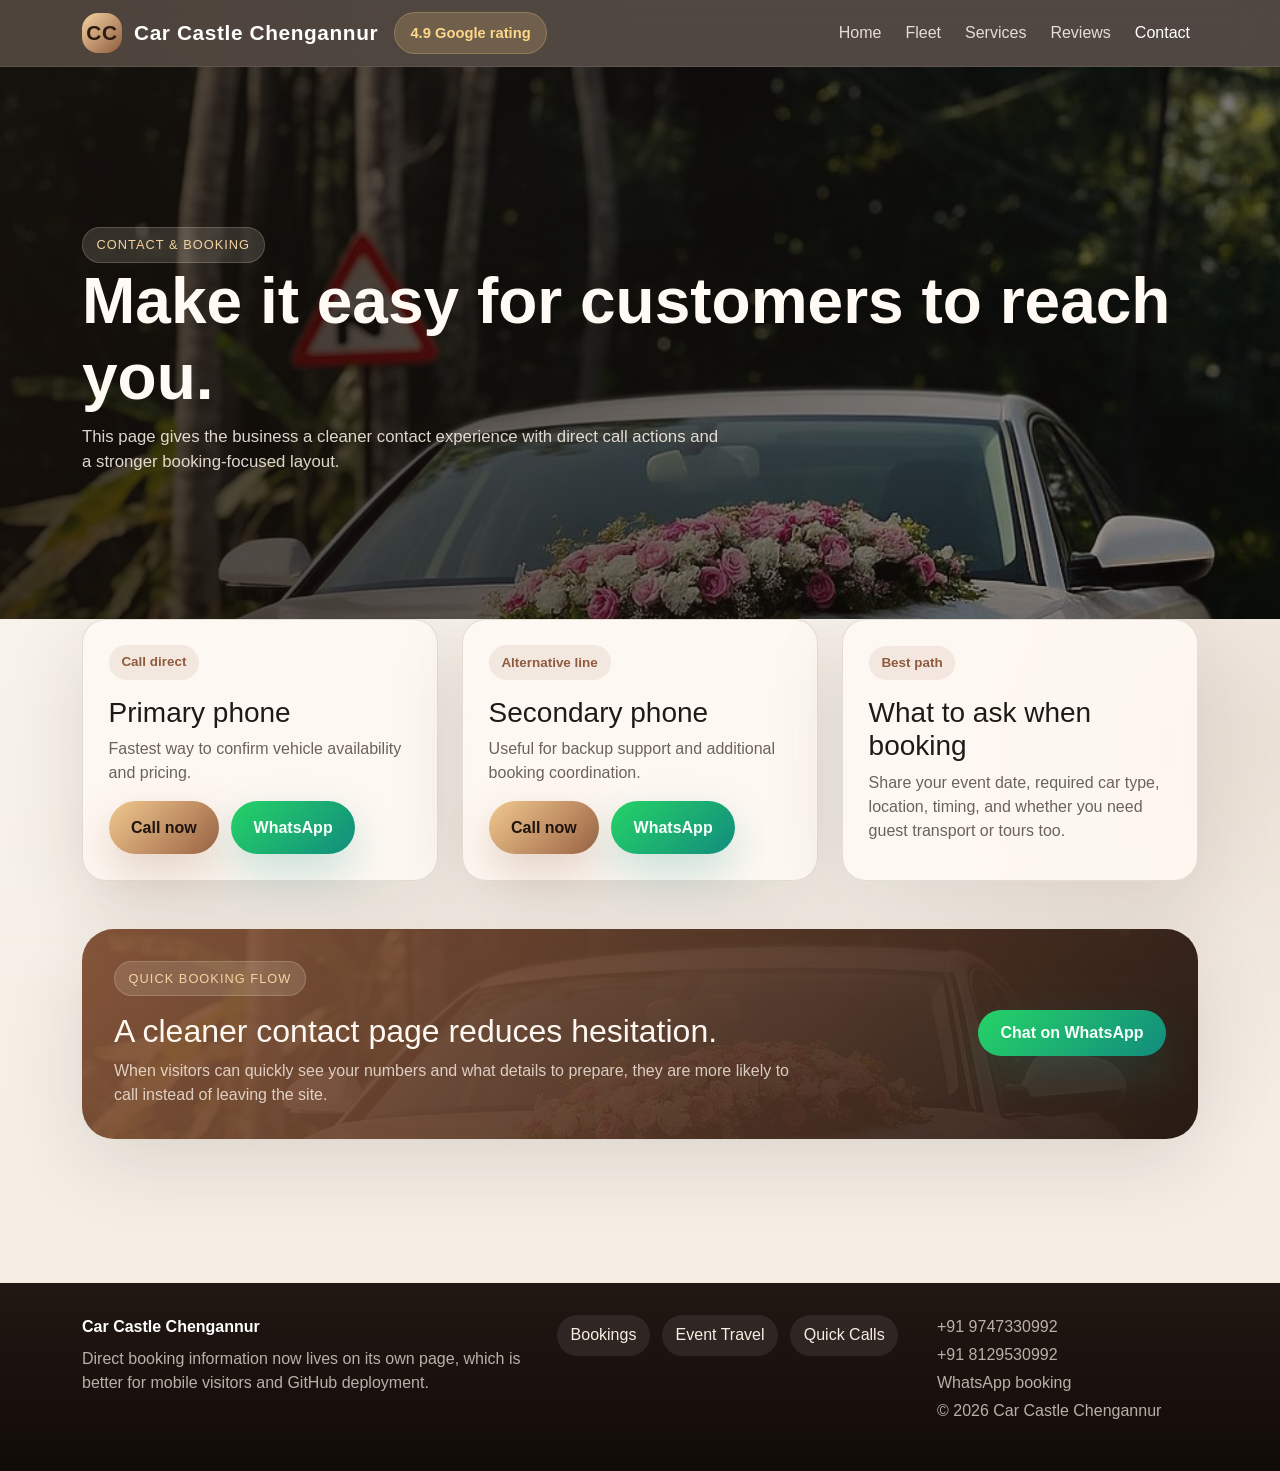
==== contact.html @ eb769edf "Add files via upload" ====
﻿<!DOCTYPE html>
<html lang="en">
<head>
  <meta charset="UTF-8">
  <meta name="viewport" content="width=device-width, initial-scale=1">
  <title>Contact | Car Castle Chengannur</title>
  <meta name="description" content="Contact Car Castle Chengannur for bookings, wedding cars, taxi service, and group transport.">
  <link href="https://cdn.jsdelivr.net/npm/bootstrap@5.3.2/dist/css/bootstrap.min.css" rel="stylesheet">
  <link rel="stylesheet" href="assets/styles.css">
</head>
<body data-page="contact">
  <div class="site-shell">
    <nav class="navbar navbar-expand-lg navbar-dark topbar sticky-top">
      <div class="container">
        <a class="navbar-brand d-flex align-items-center" href="index.html">
          <span class="brand-mark">CC</span>
          <span>Car Castle Chengannur</span>
        </a>
        <a class="rating-pill ms-auto me-3" href="https://g.page/r/CU721WfgEOYgEAE/review" target="_blank" rel="noreferrer">4.9 Google rating</a>
        <button class="navbar-toggler" type="button" data-bs-toggle="collapse" data-bs-target="#navbarNav" aria-controls="navbarNav" aria-expanded="false" aria-label="Toggle navigation">
          <span class="navbar-toggler-icon"></span>
        </button>
        <div class="collapse navbar-collapse" id="navbarNav">
          <ul class="navbar-nav ms-auto align-items-lg-center gap-lg-2">
            <li class="nav-item"><a class="nav-link" data-nav="home" href="index.html">Home</a></li>
            <li class="nav-item"><a class="nav-link" data-nav="fleet" href="fleet.html">Fleet</a></li>
            <li class="nav-item"><a class="nav-link" data-nav="services" href="services.html">Services</a></li>
            <li class="nav-item"><a class="nav-link" data-nav="reviews" href="reviews.html">Reviews</a></li>
            <li class="nav-item"><a class="nav-link" data-nav="contact" href="contact.html">Contact</a></li>
          </ul>
        </div>
      </div>
    </nav>

    <header class="page-hero">
      <div class="container py-5">
        <span class="eyebrow">Contact & Booking</span>
        <h1 class="page-hero-title">Make it easy for customers to reach you.</h1>
        <p class="page-hero-copy">This page gives the business a cleaner contact experience with direct call actions and a stronger booking-focused layout.</p>
      </div>
    </header>

    <main>
      <section class="section-pad pt-0">
        <div class="container">
          <div class="contact-grid mb-5">
            <article class="contact-card">
              <span class="soft-tag">Call direct</span>
              <h3 class="mt-3">Primary phone</h3>
              <p class="mb-3">Fastest way to confirm vehicle availability and pricing.</p>
              <div class="contact-actions"><a class="btn-brand d-inline-block" href="tel:+919747330992">Call now</a><a class="btn-whatsapp d-inline-block" href="https://wa.me/919747330992?text=Hello%20Car%20Castle%20Chengannur%2C%20I%20want%20to%20book%20a%20vehicle." target="_blank" rel="noreferrer">WhatsApp</a></div>
            </article>
            <article class="contact-card">
              <span class="soft-tag">Alternative line</span>
              <h3 class="mt-3">Secondary phone</h3>
              <p class="mb-3">Useful for backup support and additional booking coordination.</p>
              <div class="contact-actions"><a class="btn-brand d-inline-block" href="tel:+918129530992">Call now</a><a class="btn-whatsapp d-inline-block" href="https://wa.me/918129530992?text=Hello%20Car%20Castle%20Chengannur%2C%20I%20want%20to%20book%20a%20vehicle." target="_blank" rel="noreferrer">WhatsApp</a></div>
            </article>
            <article class="contact-card">
              <span class="soft-tag">Best path</span>
              <h3 class="mt-3">What to ask when booking</h3>
              <p class="mb-0">Share your event date, required car type, location, timing, and whether you need guest transport or tours too.</p>
            </article>
          </div>
          <div class="spotlight">
            <div class="row g-4 align-items-center">
              <div class="col-lg-8">
                <span class="eyebrow">Quick booking flow</span>
                <h2 class="mt-3">A cleaner contact page reduces hesitation.</h2>
                <p class="mb-0">When visitors can quickly see your numbers and what details to prepare, they are more likely to call instead of leaving the site.</p>
              </div>
              <div class="col-lg-4 text-lg-end">
                <a class="btn-whatsapp" href="https://wa.me/919747330992?text=Hello%20Car%20Castle%20Chengannur%2C%20I%20want%20to%20book%20a%20vehicle." target="_blank" rel="noreferrer">Chat on WhatsApp</a>
              </div>
            </div>
          </div>
        </div>
      </section>
    </main>

    <footer class="footer">
      <div class="container">
        <div class="row g-4 align-items-start">
          <div class="col-lg-5">
            <p class="footer-brand mb-2"><strong>Car Castle Chengannur</strong></p>
            <p>Direct booking information now lives on its own page, which is better for mobile visitors and GitHub deployment.</p>
          </div>
          <div class="col-lg-4">
            <div class="mini-list">
              <span class="mini-badge">Bookings</span>
              <span class="mini-badge">Event Travel</span>
              <span class="mini-badge">Quick Calls</span>
            </div>
          </div>
          <div class="col-lg-3">
            <p class="mb-1"><a href="tel:+919747330992">+91 9747330992</a></p>
            <p class="mb-1"><a href="tel:+918129530992">+91 8129530992</a></p>
            <p class="mb-1"><a href="https://wa.me/919747330992?text=Hello%20Car%20Castle%20Chengannur%2C%20I%20want%20to%20book%20a%20vehicle." target="_blank" rel="noreferrer">WhatsApp booking</a></p>
            <p class="mb-0">&copy; <span data-year></span> Car Castle Chengannur</p>
          </div>
        </div>
      </div>
    </footer>
  </div>

  <script src="https://cdn.jsdelivr.net/npm/bootstrap@5.3.2/dist/js/bootstrap.bundle.min.js"></script>
  <script src="assets/site.js"></script>
</body>
</html>
---- assets/styles.css ----
﻿:root {
  --bg: #f5efe6;
  --surface: rgba(255, 250, 244, 0.86);
  --surface-strong: #fffdf9;
  --ink: #1f1a17;
  --muted: #6c625d;
  --line: rgba(94, 74, 62, 0.16);
  --brand: #8f5b3e;
  --brand-deep: #593426;
  --accent: #d7b27c;
  --shadow: 0 24px 80px rgba(48, 29, 21, 0.12);
  --radius-xl: 32px;
  --radius-lg: 24px;
  --radius-md: 18px;
}

* {
  box-sizing: border-box;
}

html {
  scroll-behavior: smooth;
}

body {
  margin: 0;
  font-family: "Segoe UI", Tahoma, Geneva, Verdana, sans-serif;
  color: var(--ink);
  background:
    radial-gradient(circle at top left, rgba(215, 178, 124, 0.28), transparent 32%),
    radial-gradient(circle at right center, rgba(143, 91, 62, 0.12), transparent 28%),
    linear-gradient(180deg, #fbf7f2 0%, #f3ece2 100%);
}

a {
  color: inherit;
}

.site-shell {
  min-height: 100vh;
}

.topbar {
  background: rgba(32, 22, 17, 0.78);
  backdrop-filter: blur(18px);
  border-bottom: 1px solid rgba(255, 255, 255, 0.08);
}

.navbar-brand {
  font-size: 1.3rem;
  font-weight: 700;
  letter-spacing: 0.03em;
}

.brand-mark {
  display: inline-flex;
  align-items: center;
  justify-content: center;
  width: 2.5rem;
  height: 2.5rem;
  margin-right: 0.75rem;
  border-radius: 16px;
  background: linear-gradient(135deg, #f4d3a2, #8f5b3e);
  color: #2f1b12;
  font-weight: 800;
}

.nav-link {
  color: rgba(255, 245, 235, 0.86) !important;
  font-weight: 500;
}

.nav-link.active,
.nav-link:hover {
  color: #ffffff !important;
}

.rating-pill,
.pill-link {
  display: inline-flex;
  align-items: center;
  gap: 0.45rem;
  padding: 0.55rem 0.95rem;
  border-radius: 999px;
  text-decoration: none;
  font-size: 0.92rem;
  font-weight: 600;
}

.rating-pill {
  background: rgba(255, 209, 130, 0.18);
  color: #ffd78a;
  border: 1px solid rgba(255, 209, 130, 0.24);
}

.pill-link {
  background: rgba(255, 255, 255, 0.78);
  color: var(--brand-deep);
  border: 1px solid rgba(89, 52, 38, 0.1);
}

.hero,
.page-hero {
  position: relative;
  overflow: hidden;
  padding: 7rem 0 5rem;
}

.hero::before,
.page-hero::before {
  content: "";
  position: absolute;
  inset: 0;
  background:
    linear-gradient(90deg, rgba(23, 15, 11, 0.76), rgba(23, 15, 11, 0.28)),
    url("../images/car1.jpg") center/cover;
  transform: scale(1.03);
}

.page-hero::before {
  background:
    linear-gradient(90deg, rgba(23, 15, 11, 0.82), rgba(23, 15, 11, 0.4)),
    url("../images/car1.jpg") center 30%/cover;
}

.hero .container,
.page-hero .container {
  position: relative;
  z-index: 1;
}

.eyebrow {
  display: inline-block;
  padding: 0.45rem 0.85rem;
  border-radius: 999px;
  background: rgba(255, 244, 228, 0.14);
  color: #f4d3a2;
  border: 1px solid rgba(255, 244, 228, 0.18);
  letter-spacing: 0.08em;
  font-size: 0.8rem;
  text-transform: uppercase;
}

.display-hero {
  max-width: 8.5ch;
  margin: 1.2rem 0 1rem;
  color: #fffaf4;
  font-size: clamp(2.8rem, 7vw, 5.5rem);
  line-height: 0.95;
  font-weight: 800;
}

.hero-copy,
.page-hero-copy {
  max-width: 40rem;
  color: rgba(255, 244, 234, 0.86);
  font-size: 1.05rem;
}

.cta-row {
  display: flex;
  flex-wrap: wrap;
  gap: 1rem;
  margin-top: 2rem;
}

.btn-brand,
.btn-outline-brand {
  padding: 0.9rem 1.4rem;
  border-radius: 999px;
  font-weight: 700;
  text-decoration: none;
  transition: transform 0.2s ease, box-shadow 0.2s ease, background 0.2s ease;
}

.btn-brand {
  background: linear-gradient(135deg, #f1c98f, #9a6243);
  color: #1f140f;
  box-shadow: 0 18px 45px rgba(154, 98, 67, 0.28);
}

.btn-outline-brand {
  color: #fff7ef;
  border: 1px solid rgba(255, 244, 234, 0.4);
  background: rgba(255, 255, 255, 0.05);
}

.btn-brand:hover,
.btn-outline-brand:hover,
.lift:hover {
  transform: translateY(-2px);
}

.floating-panel {
  margin-top: 2rem;
  padding: 1.2rem;
  border-radius: var(--radius-xl);
  background: rgba(255, 251, 247, 0.12);
  border: 1px solid rgba(255, 247, 239, 0.18);
  color: #fff4ea;
  box-shadow: 0 18px 60px rgba(0, 0, 0, 0.15);
}

.section-pad {
  padding: 5rem 0;
}

.section-heading {
  max-width: 42rem;
  margin: 0 auto 2.5rem;
  text-align: center;
}

.section-heading h2 {
  font-size: clamp(2rem, 4vw, 3rem);
  font-weight: 800;
  margin-bottom: 0.75rem;
}

.section-heading p {
  color: var(--muted);
  margin: 0;
}

.glass-card,
.info-card,
.service-card,
.fleet-card,
.testimonial-card,
.contact-card {
  height: 100%;
  border: 1px solid var(--line);
  border-radius: var(--radius-lg);
  background: var(--surface);
  backdrop-filter: blur(14px);
  box-shadow: var(--shadow);
}

.glass-card,
.info-card,
.service-card,
.testimonial-card,
.contact-card {
  padding: 1.6rem;
}

.stats-grid,
.feature-grid,
.service-grid,
.fleet-grid,
.testimonial-grid,
.contact-grid {
  display: grid;
  gap: 1.5rem;
}

.stats-grid {
  grid-template-columns: repeat(auto-fit, minmax(180px, 1fr));
  margin-top: -2.5rem;
}

.feature-grid,
.service-grid,
.testimonial-grid,
.contact-grid {
  grid-template-columns: repeat(auto-fit, minmax(240px, 1fr));
}

.fleet-grid {
  grid-template-columns: repeat(auto-fit, minmax(220px, 1fr));
}

.metric {
  font-size: 2rem;
  font-weight: 800;
  color: var(--brand-deep);
}

.soft-tag {
  display: inline-flex;
  align-items: center;
  gap: 0.45rem;
  padding: 0.45rem 0.8rem;
  border-radius: 999px;
  background: rgba(143, 91, 62, 0.1);
  color: var(--brand);
  font-size: 0.84rem;
  font-weight: 700;
}

.feature-icon,
.service-icon {
  display: inline-flex;
  align-items: center;
  justify-content: center;
  width: 3rem;
  height: 3rem;
  border-radius: 14px;
  margin-bottom: 1rem;
  background: linear-gradient(135deg, rgba(215, 178, 124, 0.3), rgba(143, 91, 62, 0.18));
  color: var(--brand-deep);
  font-size: 1.3rem;
}

.fleet-card {
  overflow: hidden;
}

.fleet-thumb {
  height: 220px;
  background-size: cover;
  background-position: center;
}

.fleet-body {
  padding: 1.4rem;
}

.fleet-body p,
.service-card p,
.testimonial-card p,
.contact-card p,
.info-card p,
.glass-card p {
  color: var(--muted);
}

.fleet-action,
.link-arrow {
  font-weight: 700;
  color: var(--brand-deep);
  text-decoration: none;
}

.spotlight {
  border-radius: var(--radius-xl);
  padding: 2rem;
  background:
    linear-gradient(135deg, rgba(143, 91, 62, 0.92), rgba(42, 28, 21, 0.94)),
    url("../images/car1.jpg") center/cover;
  color: #fff8f2;
  box-shadow: var(--shadow);
}

.spotlight p {
  color: rgba(255, 244, 234, 0.78);
}

.page-hero-title {
  color: #fffaf4;
  font-size: clamp(2.5rem, 5vw, 4.6rem);
  font-weight: 800;
}

.category-card {
  position: relative;
  border: 0;
  border-radius: var(--radius-lg);
  overflow: hidden;
  min-height: 250px;
  color: #fff9f4;
  background: #2a1c15;
  cursor: pointer;
  box-shadow: var(--shadow);
  transition: transform 0.25s ease, box-shadow 0.25s ease;
}

.category-card::before {
  content: "";
  position: absolute;
  inset: 0;
  background: linear-gradient(180deg, rgba(0, 0, 0, 0.02), rgba(0, 0, 0, 0.7));
}

.category-card-content {
  position: absolute;
  inset: auto 0 0 0;
  padding: 1.4rem;
  z-index: 1;
}

.category-card:hover,
.gallery-tile:hover {
  transform: translateY(-6px);
  box-shadow: 0 24px 70px rgba(48, 29, 21, 0.22);
}

.gallery-shell {
  padding: 1.4rem;
  border-radius: var(--radius-xl);
  background: rgba(255, 252, 248, 0.72);
  border: 1px solid var(--line);
  box-shadow: var(--shadow);
}

.gallery-header {
  display: flex;
  justify-content: space-between;
  align-items: center;
  gap: 1rem;
  margin-bottom: 1.5rem;
}

.gallery-grid {
  display: grid;
  grid-template-columns: repeat(auto-fit, minmax(220px, 1fr));
  gap: 1.25rem;
}

.gallery-tile {
  overflow: hidden;
  border: 1px solid var(--line);
  border-radius: var(--radius-md);
  background: var(--surface-strong);
  box-shadow: 0 16px 40px rgba(48, 29, 21, 0.08);
  transition: transform 0.25s ease, box-shadow 0.25s ease;
}

.gallery-tile img {
  width: 100%;
  height: 240px;
  object-fit: cover;
  display: block;
}

.gallery-tile button,
.gallery-tile .series-button {
  width: 100%;
  padding: 1.15rem;
  border: 0;
  background: transparent;
  font-weight: 700;
  text-align: left;
  color: var(--ink);
}

.map-frame {
  border: 0;
  width: 100%;
  min-height: 420px;
  border-radius: var(--radius-xl);
  box-shadow: var(--shadow);
}

.footer {
  padding: 2rem 0 3rem;
  color: #f8ede2;
  background:
    linear-gradient(180deg, rgba(29, 19, 15, 0.98), rgba(17, 11, 8, 1));
  margin-top: 4rem;
}

.footer p,
.footer a {
  color: rgba(248, 237, 226, 0.72);
  text-decoration: none;
}

.footer strong,
.footer .footer-brand {
  color: #ffffff;
}

.mini-list {
  display: flex;
  flex-wrap: wrap;
  gap: 0.75rem;
}

.mini-badge {
  padding: 0.55rem 0.85rem;
  border-radius: 999px;
  background: rgba(255, 255, 255, 0.08);
}

.hidden {
  display: none !important;
}

@media (max-width: 991.98px) {
  .rating-pill {
    display: none;
  }

  .hero,
  .page-hero {
    padding-top: 6rem;
  }
}

@media (max-width: 767.98px) {
  .display-hero,
  .page-hero-title {
    max-width: 100%;
  }

  .gallery-header {
    flex-direction: column;
    align-items: flex-start;
  }

  .gallery-grid {
    grid-template-columns: 1fr;
  }
}

.btn-whatsapp {
  padding: 0.9rem 1.4rem;
  border-radius: 999px;
  font-weight: 700;
  text-decoration: none;
  color: #f6fff9;
  background: linear-gradient(135deg, #25d366, #128c7e);
  box-shadow: 0 18px 45px rgba(18, 140, 126, 0.24);
  transition: transform 0.2s ease, box-shadow 0.2s ease;
}

.btn-whatsapp:hover {
  transform: translateY(-2px);
  color: #ffffff;
}

.contact-actions {
  display: flex;
  flex-wrap: wrap;
  gap: 0.75rem;
}
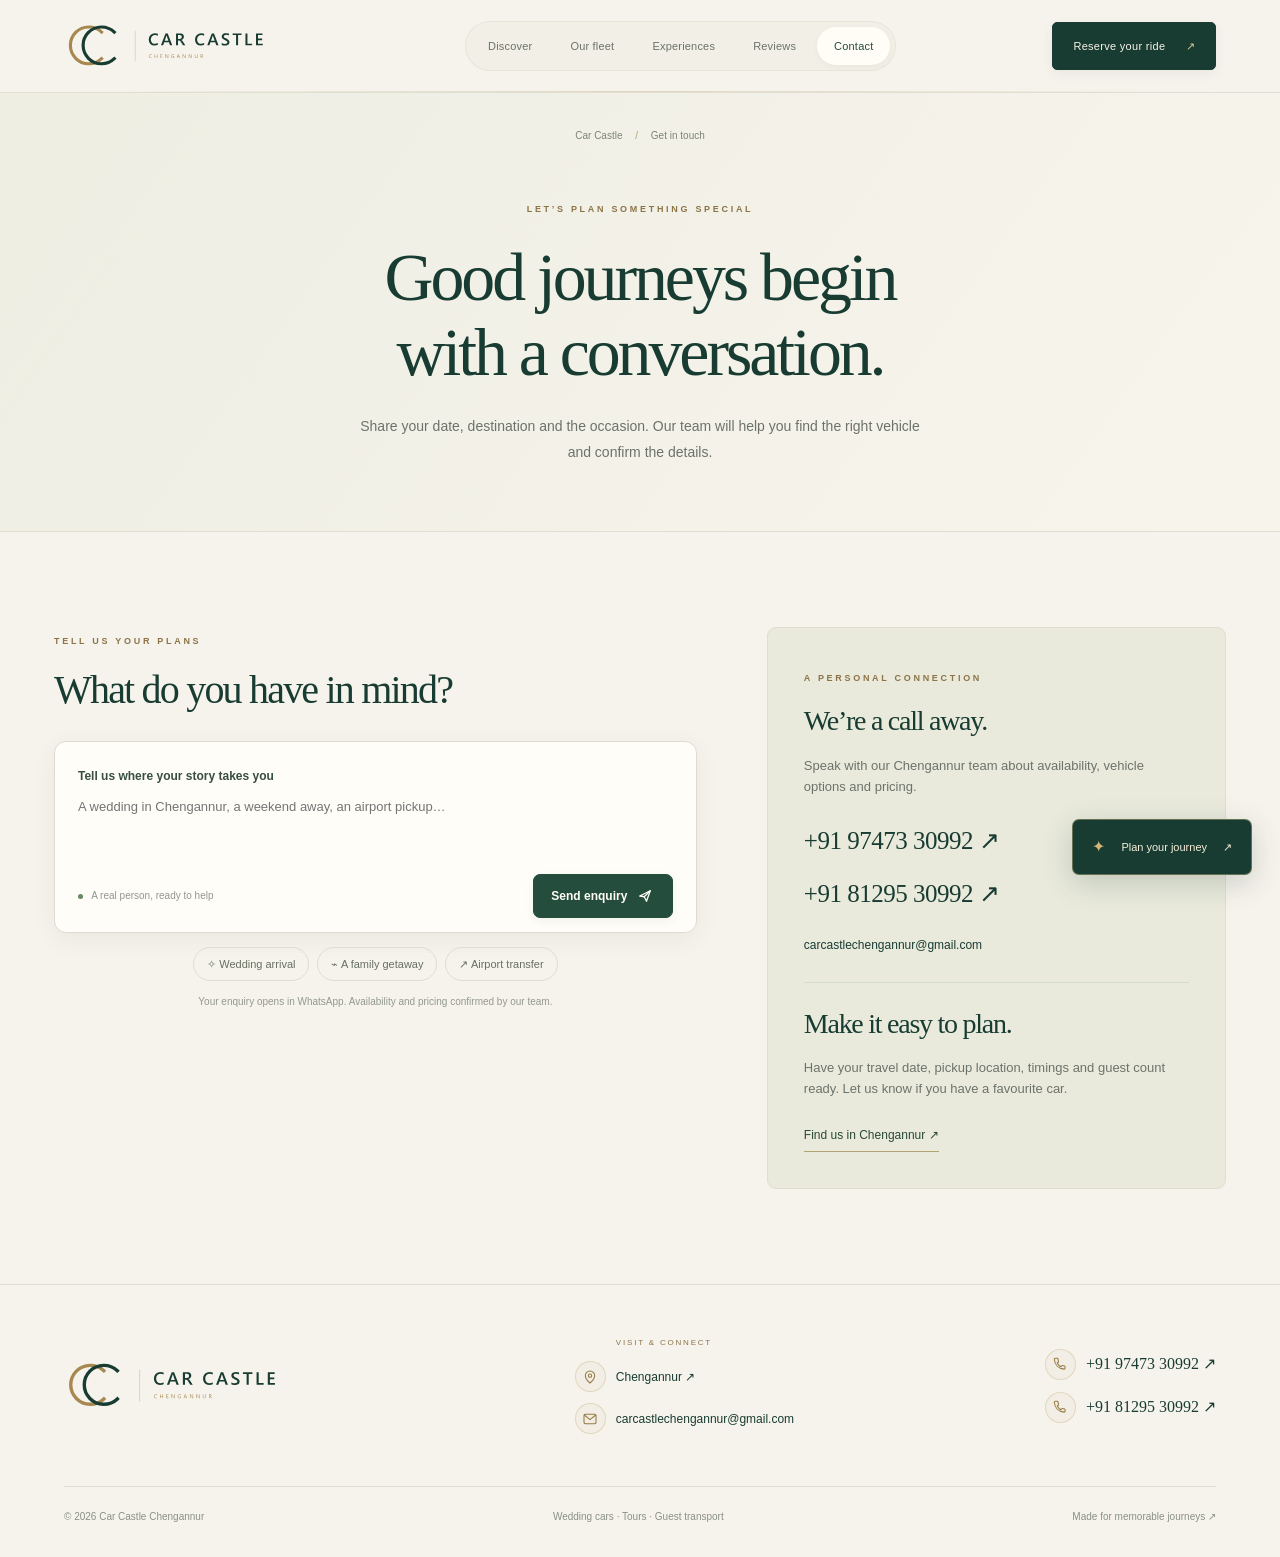
==== commit abe15217: "Add files via upload" ====
--- a/contact.html
+++ b/contact.html
@@ -1,112 +1 @@
-﻿<!DOCTYPE html>
-<html lang="en">
-<head>
-  <meta charset="UTF-8">
-  <meta name="viewport" content="width=device-width, initial-scale=1">
-  <title>Contact | Car Castle Chengannur</title>
-  <meta name="description" content="Contact Car Castle Chengannur for bookings, wedding cars, taxi service, and group transport.">
-  <link href="https://cdn.jsdelivr.net/npm/bootstrap@5.3.2/dist/css/bootstrap.min.css" rel="stylesheet">
-  <link rel="stylesheet" href="assets/styles.css">
-</head>
-<body data-page="contact">
-  <div class="site-shell">
-    <nav class="navbar navbar-expand-lg navbar-dark topbar sticky-top">
-      <div class="container">
-        <a class="navbar-brand d-flex align-items-center" href="index.html">
-          <span class="brand-mark">CC</span>
-          <span>Car Castle Chengannur</span>
-        </a>
-        <a class="rating-pill ms-auto me-3" href="https://g.page/r/CU721WfgEOYgEAE/review" target="_blank" rel="noreferrer">4.9 Google rating</a>
-        <button class="navbar-toggler" type="button" data-bs-toggle="collapse" data-bs-target="#navbarNav" aria-controls="navbarNav" aria-expanded="false" aria-label="Toggle navigation">
-          <span class="navbar-toggler-icon"></span>
-        </button>
-        <div class="collapse navbar-collapse" id="navbarNav">
-          <ul class="navbar-nav ms-auto align-items-lg-center gap-lg-2">
-            <li class="nav-item"><a class="nav-link" data-nav="home" href="index.html">Home</a></li>
-            <li class="nav-item"><a class="nav-link" data-nav="fleet" href="fleet.html">Fleet</a></li>
-            <li class="nav-item"><a class="nav-link" data-nav="services" href="services.html">Services</a></li>
-            <li class="nav-item"><a class="nav-link" data-nav="reviews" href="reviews.html">Reviews</a></li>
-            <li class="nav-item"><a class="nav-link" data-nav="contact" href="contact.html">Contact</a></li>
-          </ul>
-        </div>
-      </div>
-    </nav>
-
-    <header class="page-hero">
-      <div class="container py-5">
-        <span class="eyebrow">Contact & Booking</span>
-        <h1 class="page-hero-title">Make it easy for customers to reach you.</h1>
-        <p class="page-hero-copy">This page gives the business a cleaner contact experience with direct call actions and a stronger booking-focused layout.</p>
-      </div>
-    </header>
-
-    <main>
-      <section class="section-pad pt-0">
-        <div class="container">
-          <div class="contact-grid mb-5">
-            <article class="contact-card">
-              <span class="soft-tag">Call direct</span>
-              <h3 class="mt-3">Primary phone</h3>
-              <p class="mb-3">Fastest way to confirm vehicle availability and pricing.</p>
-              <div class="contact-actions"><a class="btn-brand d-inline-block" href="tel:+919747330992">Call now</a><a class="btn-whatsapp d-inline-block" href="https://wa.me/919747330992?text=Hello%20Car%20Castle%20Chengannur%2C%20I%20want%20to%20book%20a%20vehicle." target="_blank" rel="noreferrer">WhatsApp</a></div>
-            </article>
-            <article class="contact-card">
-              <span class="soft-tag">Alternative line</span>
-              <h3 class="mt-3">Secondary phone</h3>
-              <p class="mb-3">Useful for backup support and additional booking coordination.</p>
-              <div class="contact-actions"><a class="btn-brand d-inline-block" href="tel:+918129530992">Call now</a><a class="btn-whatsapp d-inline-block" href="https://wa.me/918129530992?text=Hello%20Car%20Castle%20Chengannur%2C%20I%20want%20to%20book%20a%20vehicle." target="_blank" rel="noreferrer">WhatsApp</a></div>
-            </article>
-            <article class="contact-card">
-              <span class="soft-tag">Best path</span>
-              <h3 class="mt-3">What to ask when booking</h3>
-              <p class="mb-0">Share your event date, required car type, location, timing, and whether you need guest transport or tours too.</p>
-            </article>
-          </div>
-          <div class="spotlight">
-            <div class="row g-4 align-items-center">
-              <div class="col-lg-8">
-                <span class="eyebrow">Quick booking flow</span>
-                <h2 class="mt-3">A cleaner contact page reduces hesitation.</h2>
-                <p class="mb-0">When visitors can quickly see your numbers and what details to prepare, they are more likely to call instead of leaving the site.</p>
-              </div>
-              <div class="col-lg-4 text-lg-end">
-                <a class="btn-whatsapp" href="https://wa.me/919747330992?text=Hello%20Car%20Castle%20Chengannur%2C%20I%20want%20to%20book%20a%20vehicle." target="_blank" rel="noreferrer">Chat on WhatsApp</a>
-              </div>
-            </div>
-          </div>
-        </div>
-      </section>
-    </main>
-
-    <footer class="footer">
-      <div class="container">
-        <div class="row g-4 align-items-start">
-          <div class="col-lg-5">
-            <p class="footer-brand mb-2"><strong>Car Castle Chengannur</strong></p>
-            <p>Direct booking information now lives on its own page, which is better for mobile visitors and GitHub deployment.</p>
-          </div>
-          <div class="col-lg-4">
-            <div class="mini-list">
-              <span class="mini-badge">Bookings</span>
-              <span class="mini-badge">Event Travel</span>
-              <span class="mini-badge">Quick Calls</span>
-            </div>
-          </div>
-          <div class="col-lg-3">
-            <p class="mb-1"><a href="tel:+919747330992">+91 9747330992</a></p>
-            <p class="mb-1"><a href="tel:+918129530992">+91 8129530992</a></p>
-            <p class="mb-1"><a href="https://wa.me/919747330992?text=Hello%20Car%20Castle%20Chengannur%2C%20I%20want%20to%20book%20a%20vehicle." target="_blank" rel="noreferrer">WhatsApp booking</a></p>
-            <p class="mb-0">&copy; <span data-year></span> Car Castle Chengannur</p>
-          </div>
-        </div>
-      </div>
-    </footer>
-  </div>
-
-  <script src="https://cdn.jsdelivr.net/npm/bootstrap@5.3.2/dist/js/bootstrap.bundle.min.js"></script>
-  <script src="assets/site.js"></script>
-</body>
-</html>
-
-
-
+<!doctype html><html lang="en"><head><meta charset="utf-8"><meta name="viewport" content="width=device-width, initial-scale=1"><title>Contact | Car Castle Chengannur</title><meta name="description" content="Discover luxury wedding cars, vintage classics, SUVs and group travel with Car Castle Chengannur. Enquire directly for availability and pricing."><meta name="theme-color" content="#f8f9f6"><link rel="stylesheet" href="assets/styles.css?v=11"><link rel="icon" type="image/svg+xml" href="assets/favicon.svg?v=6"></head><body data-page="contact"><a class="skip-link" href="#main">Skip to content</a><header class="topbar"><nav><a class="brand" href="index.html" aria-label="Car Castle Chengannur home"><img class="brand-wordmark" src="assets/car-castle-logo.svg?v=6" width="245" height="52" alt="Car Castle Chengannur"></a><button class="menu-toggle" aria-label="Open navigation" aria-expanded="false" aria-controls="mobile-menu"><span class="menu-caption">MENU</span><span class="menu-lines" aria-hidden="true"><i></i><i></i></span></button><div class="nav-links desktop-nav"><a data-nav="home" href="index.html">Discover</a><a data-nav="fleet" href="fleet.html">Our fleet</a><a data-nav="services" href="services.html">Experiences</a><a data-nav="reviews" href="reviews.html">Reviews</a><a data-nav="contact" href="contact.html">Contact</a></div><a class="nav-book" href="https://wa.me/919747330992">Reserve your ride <span>↗</span></a></nav></header><dialog class="mobile-menu" id="mobile-menu" aria-labelledby="mobile-menu-title"><div class="drawer-head"><img src="assets/car-castle-logo.svg?v=6" width="218" height="47" alt="Car Castle Chengannur"><button class="drawer-close" type="button" aria-label="Close navigation"><svg viewBox="0 0 24 24" width="20" height="20" fill="none" aria-hidden="true"><path d="m6 6 12 12M18 6 6 18" stroke="currentColor" stroke-width="1.5"/></svg></button></div><div class="drawer-content"><span class="eyebrow" id="mobile-menu-title">EXTRAORDINARY JOURNEYS BEGIN HERE</span><nav class="drawer-links" aria-label="Mobile navigation"><a data-nav="home" href="index.html"><span class="drawer-number">01</span><span>Discover</span><span class="drawer-arrow" aria-hidden="true">↗</span></a><a data-nav="fleet" href="fleet.html"><span class="drawer-number">02</span><span>Our collection</span><span class="drawer-arrow" aria-hidden="true">↗</span></a><a data-nav="services" href="services.html"><span class="drawer-number">03</span><span>Experiences</span><span class="drawer-arrow" aria-hidden="true">↗</span></a><a data-nav="reviews" href="reviews.html"><span class="drawer-number">04</span><span>Customer stories</span><span class="drawer-arrow" aria-hidden="true">↗</span></a><a data-nav="contact" href="contact.html"><span class="drawer-number">05</span><span>Get in touch</span><span class="drawer-arrow" aria-hidden="true">↗</span></a></nav><div class="drawer-contact"><span class="eyebrow">LET’S PLAN YOUR ARRIVAL</span><a href="tel:+919747330992">+91 97473 30992</a><a href="tel:+918129530992">+91 81295 30992</a><a class="drawer-location" href="https://maps.app.goo.gl/WBepy1QjwrQNJMew8" target="_blank" rel="noopener noreferrer">Chengannur · Find us ↗</a></div><a class="button dark drawer-book" href="https://wa.me/919747330992">Reserve your ride <span>↗</span></a><p class="drawer-signoff">Thoughtfully selected. Beautifully driven.</p></div></dialog><main id="main"><div class="scroll-progress" aria-hidden="true"></div><header class="page-heading"><div class="page-breadcrumb"><a href="index.html">Car Castle</a><span> / </span>Get in touch</div><span class="eyebrow">LET’S PLAN SOMETHING SPECIAL</span><h1>Good journeys begin<br>with a conversation.</h1><p>Share your date, destination and the occasion. Our team will help you find the right vehicle and confirm the details.</p></header><section class="section contact-layout"><div><span class="eyebrow">TELL US YOUR PLANS</span><h2>What do you have in mind?</h2><form class="trip-form"><label for="trip">Tell us where your story takes you</label><textarea id="trip" required maxlength="1800" placeholder="A wedding in Chengannur, a weekend away, an airport pickup…" rows="2"></textarea><div class="composer-bottom"><span><i></i> A real person, ready to help</span><button class="send-enquiry" aria-label="Send your trip enquiry on WhatsApp" type="submit"><span>Send enquiry</span><svg xmlns="http://www.w3.org/2000/svg" width="18" height="18" viewBox="0 0 24 24" fill="none" aria-hidden="true"><path d="m5 12 14-7-5 14-3-6-6-1Z" stroke="currentColor" stroke-width="1.7" stroke-linejoin="round"/><path d="m11 13 8-8" stroke="currentColor" stroke-width="1.7" stroke-linecap="round"/></svg></button></div></form><div class="suggestions"><button type="button" data-prompt="I’m planning a wedding and would like a luxury wedding car.">✧ Wedding arrival</button><button type="button" data-prompt="I’d like to plan a family trip. Please help me choose a vehicle.">⌁ A family getaway</button><button type="button" data-prompt="I need an airport transfer. Please share availability.">↗ Airport transfer</button></div><p class="composer-note">Your enquiry opens in WhatsApp. Availability and pricing confirmed by our team.</p></div><aside class="contact-panel"><span class="eyebrow">A PERSONAL CONNECTION</span><h3>We’re a call away.</h3><p>Speak with our Chengannur team about availability, vehicle options and pricing.</p><a class="phone" href="tel:+919747330992">+91 97473 30992 ↗</a><a class="phone" href="tel:+918129530992">+91 81295 30992 ↗</a><a class="contact-email" href="mailto:carcastlechengannur@gmail.com">carcastlechengannur@gmail.com</a><hr><h3>Make it easy to plan.</h3><p>Have your travel date, pickup location, timings and guest count ready. Let us know if you have a favourite car.</p><a class="text-link" href="https://maps.app.goo.gl/WBepy1QjwrQNJMew8" target="_blank" rel="noopener noreferrer">Find us in Chengannur ↗</a></aside></section></main><footer><div class="footer-top"><a class="brand" href="index.html" aria-label="Car Castle Chengannur home"><img class="brand-wordmark" src="assets/car-castle-logo.svg?v=6" width="245" height="52" alt="Car Castle Chengannur"></a><div class="footer-location"><span class="footer-label">VISIT &amp; CONNECT</span><a href="https://maps.app.goo.gl/WBepy1QjwrQNJMew8" target="_blank" rel="noopener noreferrer"><span class="footer-icon" aria-hidden="true"><svg xmlns="http://www.w3.org/2000/svg" width="17" height="17" viewBox="0 0 24 24" fill="none" stroke="currentColor" stroke-width="1.6" stroke-linecap="round" stroke-linejoin="round"><path d="M19 10c0 5-7 11-7 11S5 15 5 10a7 7 0 1 1 14 0Z"/><circle cx="12" cy="10" r="2.5"/></svg></span><span class="footer-link-label">Chengannur ↗</span></a><a href="mailto:carcastlechengannur@gmail.com"><span class="footer-icon" aria-hidden="true"><svg xmlns="http://www.w3.org/2000/svg" width="17" height="17" viewBox="0 0 24 24" fill="none" stroke="currentColor" stroke-width="1.6" stroke-linecap="round" stroke-linejoin="round"><rect x="3" y="5" width="18" height="14" rx="2"/><path d="m3.5 6 8.5 7 8.5-7"/></svg></span><span class="footer-link-label">carcastlechengannur@gmail.com</span></a></div><div class="footer-phones" aria-label="Contact phone numbers"><a href="tel:+919747330992"><span class="footer-icon" aria-hidden="true"><svg xmlns="http://www.w3.org/2000/svg" width="17" height="17" viewBox="0 0 24 24" fill="none" stroke="currentColor" stroke-width="1.6" stroke-linecap="round" stroke-linejoin="round"><path d="M7.2 3.5H4.7a1.2 1.2 0 0 0-1.2 1.3c.6 8.4 6.4 14.2 14.8 14.9a1.2 1.2 0 0 0 1.3-1.2V16a1 1 0 0 0-.8-1l-3.2-.7a1 1 0 0 0-1 .4l-1.1 1.4a13 13 0 0 1-5.6-5.6l1.4-1.1a1 1 0 0 0 .4-1L9 4.3a1 1 0 0 0-1-.8Z"/></svg></span><span class="footer-link-label">+91 97473 30992 ↗</span></a><a href="tel:+918129530992"><span class="footer-icon" aria-hidden="true"><svg xmlns="http://www.w3.org/2000/svg" width="17" height="17" viewBox="0 0 24 24" fill="none" stroke="currentColor" stroke-width="1.6" stroke-linecap="round" stroke-linejoin="round"><path d="M7.2 3.5H4.7a1.2 1.2 0 0 0-1.2 1.3c.6 8.4 6.4 14.2 14.8 14.9a1.2 1.2 0 0 0 1.3-1.2V16a1 1 0 0 0-.8-1l-3.2-.7a1 1 0 0 0-1 .4l-1.1 1.4a13 13 0 0 1-5.6-5.6l1.4-1.1a1 1 0 0 0 .4-1L9 4.3a1 1 0 0 0-1-.8Z"/></svg></span><span class="footer-link-label">+91 81295 30992 ↗</span></a></div></div><div class="footer-bottom"><span>© <span data-year></span> Car Castle Chengannur</span><span>Wedding cars · Tours · Guest transport</span><a href="contact.html">Made for memorable journeys ↗</a></div></footer><a class="floating-contact" href="contact.html" aria-label="Plan your journey with Car Castle"><span>✦</span> Plan your journey <b>↗</b></a><button class="back-to-top" aria-label="Back to top" type="button">↑</button><script src="assets/site.js?v=10"></script></body></html>
--- a/assets/styles.css
+++ b/assets/styles.css
@@ -1,527 +1,16 @@
-﻿:root {
-  --bg: #f5efe6;
-  --surface: rgba(255, 250, 244, 0.86);
-  --surface-strong: #fffdf9;
-  --ink: #1f1a17;
-  --muted: #6c625d;
-  --line: rgba(94, 74, 62, 0.16);
-  --brand: #8f5b3e;
-  --brand-deep: #593426;
-  --accent: #d7b27c;
-  --shadow: 0 24px 80px rgba(48, 29, 21, 0.12);
-  --radius-xl: 32px;
-  --radius-lg: 24px;
-  --radius-md: 18px;
-}
-
-* {
-  box-sizing: border-box;
-}
-
-html {
-  scroll-behavior: smooth;
-}
-
-body {
-  margin: 0;
-  font-family: "Segoe UI", Tahoma, Geneva, Verdana, sans-serif;
-  color: var(--ink);
-  background:
-    radial-gradient(circle at top left, rgba(215, 178, 124, 0.28), transparent 32%),
-    radial-gradient(circle at right center, rgba(143, 91, 62, 0.12), transparent 28%),
-    linear-gradient(180deg, #fbf7f2 0%, #f3ece2 100%);
-}
-
-a {
-  color: inherit;
-}
-
-.site-shell {
-  min-height: 100vh;
-}
-
-.topbar {
-  background: rgba(32, 22, 17, 0.78);
-  backdrop-filter: blur(18px);
-  border-bottom: 1px solid rgba(255, 255, 255, 0.08);
-}
-
-.navbar-brand {
-  font-size: 1.3rem;
-  font-weight: 700;
-  letter-spacing: 0.03em;
-}
-
-.brand-mark {
-  display: inline-flex;
-  align-items: center;
-  justify-content: center;
-  width: 2.5rem;
-  height: 2.5rem;
-  margin-right: 0.75rem;
-  border-radius: 16px;
-  background: linear-gradient(135deg, #f4d3a2, #8f5b3e);
-  color: #2f1b12;
-  font-weight: 800;
-}
-
-.nav-link {
-  color: rgba(255, 245, 235, 0.86) !important;
-  font-weight: 500;
-}
-
-.nav-link.active,
-.nav-link:hover {
-  color: #ffffff !important;
-}
-
-.rating-pill,
-.pill-link {
-  display: inline-flex;
-  align-items: center;
-  gap: 0.45rem;
-  padding: 0.55rem 0.95rem;
-  border-radius: 999px;
-  text-decoration: none;
-  font-size: 0.92rem;
-  font-weight: 600;
-}
-
-.rating-pill {
-  background: rgba(255, 209, 130, 0.18);
-  color: #ffd78a;
-  border: 1px solid rgba(255, 209, 130, 0.24);
-}
-
-.pill-link {
-  background: rgba(255, 255, 255, 0.78);
-  color: var(--brand-deep);
-  border: 1px solid rgba(89, 52, 38, 0.1);
-}
-
-.hero,
-.page-hero {
-  position: relative;
-  overflow: hidden;
-  padding: 7rem 0 5rem;
-}
-
-.hero::before,
-.page-hero::before {
-  content: "";
-  position: absolute;
-  inset: 0;
-  background:
-    linear-gradient(90deg, rgba(23, 15, 11, 0.76), rgba(23, 15, 11, 0.28)),
-    url("../images/car1.jpg") center/cover;
-  transform: scale(1.03);
-}
-
-.page-hero::before {
-  background:
-    linear-gradient(90deg, rgba(23, 15, 11, 0.82), rgba(23, 15, 11, 0.4)),
-    url("../images/car1.jpg") center 30%/cover;
-}
-
-.hero .container,
-.page-hero .container {
-  position: relative;
-  z-index: 1;
-}
-
-.eyebrow {
-  display: inline-block;
-  padding: 0.45rem 0.85rem;
-  border-radius: 999px;
-  background: rgba(255, 244, 228, 0.14);
-  color: #f4d3a2;
-  border: 1px solid rgba(255, 244, 228, 0.18);
-  letter-spacing: 0.08em;
-  font-size: 0.8rem;
-  text-transform: uppercase;
-}
-
-.display-hero {
-  max-width: 8.5ch;
-  margin: 1.2rem 0 1rem;
-  color: #fffaf4;
-  font-size: clamp(2.8rem, 7vw, 5.5rem);
-  line-height: 0.95;
-  font-weight: 800;
-}
-
-.hero-copy,
-.page-hero-copy {
-  max-width: 40rem;
-  color: rgba(255, 244, 234, 0.86);
-  font-size: 1.05rem;
-}
-
-.cta-row {
-  display: flex;
-  flex-wrap: wrap;
-  gap: 1rem;
-  margin-top: 2rem;
-}
-
-.btn-brand,
-.btn-outline-brand {
-  padding: 0.9rem 1.4rem;
-  border-radius: 999px;
-  font-weight: 700;
-  text-decoration: none;
-  transition: transform 0.2s ease, box-shadow 0.2s ease, background 0.2s ease;
-}
-
-.btn-brand {
-  background: linear-gradient(135deg, #f1c98f, #9a6243);
-  color: #1f140f;
-  box-shadow: 0 18px 45px rgba(154, 98, 67, 0.28);
-}
-
-.btn-outline-brand {
-  color: #fff7ef;
-  border: 1px solid rgba(255, 244, 234, 0.4);
-  background: rgba(255, 255, 255, 0.05);
-}
-
-.btn-brand:hover,
-.btn-outline-brand:hover,
-.lift:hover {
-  transform: translateY(-2px);
-}
-
-.floating-panel {
-  margin-top: 2rem;
-  padding: 1.2rem;
-  border-radius: var(--radius-xl);
-  background: rgba(255, 251, 247, 0.12);
-  border: 1px solid rgba(255, 247, 239, 0.18);
-  color: #fff4ea;
-  box-shadow: 0 18px 60px rgba(0, 0, 0, 0.15);
-}
-
-.section-pad {
-  padding: 5rem 0;
-}
-
-.section-heading {
-  max-width: 42rem;
-  margin: 0 auto 2.5rem;
-  text-align: center;
-}
-
-.section-heading h2 {
-  font-size: clamp(2rem, 4vw, 3rem);
-  font-weight: 800;
-  margin-bottom: 0.75rem;
-}
-
-.section-heading p {
-  color: var(--muted);
-  margin: 0;
-}
-
-.glass-card,
-.info-card,
-.service-card,
-.fleet-card,
-.testimonial-card,
-.contact-card {
-  height: 100%;
-  border: 1px solid var(--line);
-  border-radius: var(--radius-lg);
-  background: var(--surface);
-  backdrop-filter: blur(14px);
-  box-shadow: var(--shadow);
-}
-
-.glass-card,
-.info-card,
-.service-card,
-.testimonial-card,
-.contact-card {
-  padding: 1.6rem;
-}
-
-.stats-grid,
-.feature-grid,
-.service-grid,
-.fleet-grid,
-.testimonial-grid,
-.contact-grid {
-  display: grid;
-  gap: 1.5rem;
-}
-
-.stats-grid {
-  grid-template-columns: repeat(auto-fit, minmax(180px, 1fr));
-  margin-top: -2.5rem;
-}
-
-.feature-grid,
-.service-grid,
-.testimonial-grid,
-.contact-grid {
-  grid-template-columns: repeat(auto-fit, minmax(240px, 1fr));
-}
-
-.fleet-grid {
-  grid-template-columns: repeat(auto-fit, minmax(220px, 1fr));
-}
-
-.metric {
-  font-size: 2rem;
-  font-weight: 800;
-  color: var(--brand-deep);
-}
-
-.soft-tag {
-  display: inline-flex;
-  align-items: center;
-  gap: 0.45rem;
-  padding: 0.45rem 0.8rem;
-  border-radius: 999px;
-  background: rgba(143, 91, 62, 0.1);
-  color: var(--brand);
-  font-size: 0.84rem;
-  font-weight: 700;
-}
-
-.feature-icon,
-.service-icon {
-  display: inline-flex;
-  align-items: center;
-  justify-content: center;
-  width: 3rem;
-  height: 3rem;
-  border-radius: 14px;
-  margin-bottom: 1rem;
-  background: linear-gradient(135deg, rgba(215, 178, 124, 0.3), rgba(143, 91, 62, 0.18));
-  color: var(--brand-deep);
-  font-size: 1.3rem;
-}
-
-.fleet-card {
-  overflow: hidden;
-}
-
-.fleet-thumb {
-  height: 220px;
-  background-size: cover;
-  background-position: center;
-}
-
-.fleet-body {
-  padding: 1.4rem;
-}
-
-.fleet-body p,
-.service-card p,
-.testimonial-card p,
-.contact-card p,
-.info-card p,
-.glass-card p {
-  color: var(--muted);
-}
-
-.fleet-action,
-.link-arrow {
-  font-weight: 700;
-  color: var(--brand-deep);
-  text-decoration: none;
-}
-
-.spotlight {
-  border-radius: var(--radius-xl);
-  padding: 2rem;
-  background:
-    linear-gradient(135deg, rgba(143, 91, 62, 0.92), rgba(42, 28, 21, 0.94)),
-    url("../images/car1.jpg") center/cover;
-  color: #fff8f2;
-  box-shadow: var(--shadow);
-}
-
-.spotlight p {
-  color: rgba(255, 244, 234, 0.78);
-}
-
-.page-hero-title {
-  color: #fffaf4;
-  font-size: clamp(2.5rem, 5vw, 4.6rem);
-  font-weight: 800;
-}
-
-.category-card {
-  position: relative;
-  border: 0;
-  border-radius: var(--radius-lg);
-  overflow: hidden;
-  min-height: 250px;
-  color: #fff9f4;
-  background: #2a1c15;
-  cursor: pointer;
-  box-shadow: var(--shadow);
-  transition: transform 0.25s ease, box-shadow 0.25s ease;
-}
-
-.category-card::before {
-  content: "";
-  position: absolute;
-  inset: 0;
-  background: linear-gradient(180deg, rgba(0, 0, 0, 0.02), rgba(0, 0, 0, 0.7));
-}
-
-.category-card-content {
-  position: absolute;
-  inset: auto 0 0 0;
-  padding: 1.4rem;
-  z-index: 1;
-}
-
-.category-card:hover,
-.gallery-tile:hover {
-  transform: translateY(-6px);
-  box-shadow: 0 24px 70px rgba(48, 29, 21, 0.22);
-}
-
-.gallery-shell {
-  padding: 1.4rem;
-  border-radius: var(--radius-xl);
-  background: rgba(255, 252, 248, 0.72);
-  border: 1px solid var(--line);
-  box-shadow: var(--shadow);
-}
-
-.gallery-header {
-  display: flex;
-  justify-content: space-between;
-  align-items: center;
-  gap: 1rem;
-  margin-bottom: 1.5rem;
-}
-
-.gallery-grid {
-  display: grid;
-  grid-template-columns: repeat(auto-fit, minmax(220px, 1fr));
-  gap: 1.25rem;
-}
-
-.gallery-tile {
-  overflow: hidden;
-  border: 1px solid var(--line);
-  border-radius: var(--radius-md);
-  background: var(--surface-strong);
-  box-shadow: 0 16px 40px rgba(48, 29, 21, 0.08);
-  transition: transform 0.25s ease, box-shadow 0.25s ease;
-}
-
-.gallery-tile img {
-  width: 100%;
-  height: 240px;
-  object-fit: cover;
-  display: block;
-}
-
-.gallery-tile button,
-.gallery-tile .series-button {
-  width: 100%;
-  padding: 1.15rem;
-  border: 0;
-  background: transparent;
-  font-weight: 700;
-  text-align: left;
-  color: var(--ink);
-}
-
-.map-frame {
-  border: 0;
-  width: 100%;
-  min-height: 420px;
-  border-radius: var(--radius-xl);
-  box-shadow: var(--shadow);
-}
-
-.footer {
-  padding: 2rem 0 3rem;
-  color: #f8ede2;
-  background:
-    linear-gradient(180deg, rgba(29, 19, 15, 0.98), rgba(17, 11, 8, 1));
-  margin-top: 4rem;
-}
-
-.footer p,
-.footer a {
-  color: rgba(248, 237, 226, 0.72);
-  text-decoration: none;
-}
-
-.footer strong,
-.footer .footer-brand {
-  color: #ffffff;
-}
-
-.mini-list {
-  display: flex;
-  flex-wrap: wrap;
-  gap: 0.75rem;
-}
-
-.mini-badge {
-  padding: 0.55rem 0.85rem;
-  border-radius: 999px;
-  background: rgba(255, 255, 255, 0.08);
-}
-
-.hidden {
-  display: none !important;
-}
-
-@media (max-width: 991.98px) {
-  .rating-pill {
-    display: none;
-  }
-
-  .hero,
-  .page-hero {
-    padding-top: 6rem;
-  }
-}
-
-@media (max-width: 767.98px) {
-  .display-hero,
-  .page-hero-title {
-    max-width: 100%;
-  }
-
-  .gallery-header {
-    flex-direction: column;
-    align-items: flex-start;
-  }
-
-  .gallery-grid {
-    grid-template-columns: 1fr;
-  }
-}
-
-.btn-whatsapp {
-  padding: 0.9rem 1.4rem;
-  border-radius: 999px;
-  font-weight: 700;
-  text-decoration: none;
-  color: #f6fff9;
-  background: linear-gradient(135deg, #25d366, #128c7e);
-  box-shadow: 0 18px 45px rgba(18, 140, 126, 0.24);
-  transition: transform 0.2s ease, box-shadow 0.2s ease;
-}
-
-.btn-whatsapp:hover {
-  transform: translateY(-2px);
-  color: #ffffff;
-}
-
-.contact-actions {
-  display: flex;
-  flex-wrap: wrap;
-  gap: 0.75rem;
-}
+:root{--bg:#f8f9f6;--ink:#202621;--muted:#70776f;--line:#e0e4dc;--green:#3c6651;--radius:22px}*{box-sizing:border-box}html{scroll-behavior:smooth}body{margin:0;background:var(--bg);color:var(--ink);font-family:Inter,"Segoe UI",Arial,sans-serif;font-size:15px;line-height:1.65}a{color:inherit;text-decoration:none}button,textarea{font:inherit}button,a,textarea{-webkit-tap-highlight-color:transparent}button{cursor:pointer}a:focus-visible,button:focus-visible,textarea:focus-visible{outline:3px solid #749c81;outline-offset:5px}h1,h2,h3,p{margin:0}h1,h2,h3{font-weight:500;line-height:1.15;letter-spacing:-.045em}p{color:var(--muted)}.topbar{border-bottom:1px solid var(--line);position:sticky;top:0;background:#f8f9f6f2;backdrop-filter:blur(16px);z-index:20}nav{max-width:1440px;margin:auto;padding:20px 5%;display:flex;align-items:center;justify-content:space-between;gap:24px}.brand{display:flex;gap:12px;align-items:center;font-size:21px;font-weight:600;line-height:1.1;letter-spacing:-.7px}.brand small{display:block;font-size:8px;letter-spacing:2.7px;margin-top:6px;color:var(--muted)}.brand-mark{font-size:28px;letter-spacing:-3px;display:flex;align-items:center}.brand-mark span{font-size:19px;margin-left:3px}.nav-links{display:flex;gap:28px;font-size:13px;color:var(--muted)}.nav-links a:hover,.nav-links a.active{color:var(--ink)}.nav-links a.active:after{content:'';display:block;width:4px;height:4px;background:var(--green);border-radius:50%;margin:5px auto -9px}.nav-book{padding:9px 18px;border:1px solid var(--line);border-radius:30px;font-size:13px}.nav-book span{margin-left:16px}.menu-toggle{display:none}.home-hero{text-align:center;padding:78px 24px 48px}.hero-label,.eyebrow{font-size:10px;letter-spacing:2px;font-weight:600;color:var(--green)}.hero-label{display:flex;align-items:center;justify-content:center;gap:9px}.hero-label span,.composer-bottom i{height:6px;width:6px;background:#678a62;border-radius:50%;display:inline-block}.home-hero h1{font-size:clamp(40px,4.6vw,68px);margin:24px 0 21px;line-height:1.08;letter-spacing:-3px}.home-hero h1>span{color:#7d877c}.hero-description{font-size:15px;line-height:1.8}.trip-form{max-width:660px;margin:32px auto 0;padding:20px 22px 12px;border:1px solid #dce1d7;background:#fff;border-radius:23px;box-shadow:0 6px 24px #263b2010;text-align:left}.trip-form label{font-size:12px;font-weight:600}.trip-form textarea{display:block;border:0;resize:vertical;min-height:63px;max-height:220px;width:100%;background:transparent;color:var(--ink);font-size:13px;padding:9px 0;line-height:1.6}.trip-form textarea:focus{outline:none}.trip-form:focus-within{border-color:#71917a;box-shadow:0 0 0 3px #71917a15}.composer-bottom{display:flex;justify-content:space-between;align-items:center;color:#92978d;font-size:10px}.composer-bottom i{height:5px;width:5px;margin-right:6px}.composer-bottom button{height:34px;width:34px;border:0;border-radius:50%;background:var(--ink);color:#fff;font-size:22px}.suggestions{display:flex;flex-wrap:wrap;justify-content:center;gap:8px;margin:14px auto 0}.suggestions button{border:1px solid var(--line);background:transparent;border-radius:30px;padding:7px 13px;font-size:11px;color:#677061}.suggestions button:hover{background:#eaf0e7}.composer-note{text-align:center;font-size:10px;margin-top:13px;color:#93998e}.hero-photo{max-width:1320px;height:470px;margin:0 auto;border-radius:24px;position:relative;overflow:hidden;background:#263027}.hero-photo>img{width:100%;height:100%;object-fit:cover;object-position:center 57%}.hero-photo:after{content:'';position:absolute;inset:0;background:linear-gradient(90deg,#101b18b8,transparent 80%),linear-gradient(0deg,#101b1840,transparent 60%)}.photo-caption{position:absolute;left:5%;bottom:60px;z-index:1;color:white}.photo-caption>span,.photo-index{font-size:9px;letter-spacing:2px}.photo-caption h2{font-size:46px;margin:18px 0 24px}.photo-caption a{font-size:12px;border-bottom:1px solid #ffffff70;padding-bottom:8px}.photo-index{position:absolute;right:4%;bottom:30px;z-index:1;color:#fff}.trust-strip{max-width:1220px;display:grid;grid-template-columns:1.3fr 1fr 1fr 1fr;gap:30px;align-items:center;margin:auto;padding:34px 24px;border-bottom:1px solid var(--line);font-size:12px}.trust-strip>span{color:#8a9184}.trust-strip strong{font-weight:500;color:var(--ink);display:block}.trust-strip div span,.trust-strip a span{color:#8a9184;font-size:10px}.section{max-width:1220px;margin:auto;padding:85px 24px}.section-top{display:flex;justify-content:space-between;align-items:end;gap:25px;margin-bottom:32px}h2{font-size:clamp(28px,3vw,40px)}.section-top h2{margin-top:14px}.text-link{font-size:12px;display:inline-block;border-bottom:1px solid #9da996;padding-bottom:5px;white-space:nowrap}.collections{display:grid;grid-template-columns:repeat(3,1fr);gap:24px}.image-wrap{height:280px;position:relative;border-radius:16px;overflow:hidden;margin-bottom:24px;background:#e5e8e1}.image-wrap img{width:100%;height:100%;object-fit:cover;transition:transform .4s}.collection-card:hover img{transform:scale(1.04)}.image-arrow{position:absolute;right:14px;bottom:14px;background:white;border-radius:50%;width:32px;height:32px;text-align:center;padding:3px}.collection-card .eyebrow{font-size:9px}.collection-card h3{font-size:23px;margin:12px 0 8px}.collection-card p{font-size:12px;max-width:280px}.experience-section{background:#edf0e9;padding:75px max(24px,calc((100vw - 1172px)/2));display:grid;grid-template-columns:1fr 1fr;gap:80px}.experience-section h2{margin:19px 0}.experience-section>div>p{max-width:380px;font-size:13px;margin-bottom:25px}.experience-list>a{display:flex;gap:20px;padding:23px 0;border-bottom:1px solid #d5dccf}.experience-list>a:first-child{padding-top:0}.experience-list>a>span{font-size:10px;color:#849079}.experience-list h3{font-size:22px}.experience-list p{font-size:12px;margin-top:8px}.experience-list b{font-weight:400;margin-left:auto}.closing{text-align:center;padding:90px 24px}.closing h2{font-size:clamp(36px,4vw,54px);margin:20px 0 28px}.button{display:inline-flex;align-items:center;justify-content:center;gap:28px;border:1px solid var(--line);background:white;border-radius:30px;padding:12px 23px;font-size:12px;line-height:1.5;color:var(--ink)}.dark{color:white;background:var(--ink);border-color:var(--ink)}.button:hover,.nav-book:hover{background:var(--green);border-color:var(--green);color:white}.closing p{font-size:11px;margin-top:18px}footer{padding:36px 5% 20px;border-top:1px solid var(--line);max-width:1440px;margin:auto}.footer-top,.footer-bottom{display:flex;align-items:center;justify-content:space-between;gap:24px}.footer-top>p,.footer-top>a:last-child{font-size:12px}.footer-bottom{margin-top:35px;padding-top:18px;border-top:1px solid var(--line);font-size:10px;color:#8a9184}.page-heading{padding:80px 24px 20px;text-align:center;max-width:900px;margin:auto}.page-heading h1{font-size:clamp(36px,4.8vw,64px);margin:22px 0;line-height:1.1}.page-heading p{font-size:14px;max-width:570px;margin:auto}.fleet-grid{display:grid;grid-template-columns:repeat(3,1fr);gap:24px}.category-card{position:relative;min-height:340px;border:0;border-radius:18px;overflow:hidden;cursor:pointer;color:white}.category-card:before{content:'';position:absolute;inset:0;background:linear-gradient(transparent,#101a16e6)}.category-card-content{position:absolute;bottom:0;padding:25px}.category-card h3{font-size:27px;margin:14px 0 10px}.category-card p{font-size:12px;color:#dfe6dd}.soft-tag{font-size:10px;padding:5px 10px;border:1px solid #ffffff60;border-radius:30px;display:inline-block}.gallery-header{display:flex;justify-content:space-between;align-items:center;gap:20px;margin-bottom:30px}.gallery-header h2{margin:14px 0}.gallery-grid{display:grid;grid-template-columns:repeat(3,1fr);gap:20px}.gallery-tile{border:1px solid var(--line);border-radius:16px;overflow:hidden;background:white}.gallery-tile button{width:100%;border:0;text-align:left;background:transparent;color:var(--ink);padding:24px;font-size:16px}.gallery-tile button:hover{background:#edf0e9}.gallery-tile img{display:block;width:100%;height:280px;object-fit:cover;cursor:zoom-in}.gallery-enquiry{margin-top:30px}.hidden{display:none!important}.service-grid{display:grid;grid-template-columns:1fr 1fr;gap:24px}.service-card{padding:36px;border:1px solid var(--line);border-radius:20px;background:#fff}.service-number{font-size:12px;color:#8a9982}.service-card h2{font-size:29px;margin:30px 0 18px}.service-card p{font-size:14px}.service-details{font-size:11px;color:var(--green);border-top:1px solid var(--line);padding-top:22px;margin:26px 0}.review-layout{display:grid;grid-template-columns:1fr 1fr;gap:55px;align-items:center}.review-panel h2{margin:25px 0}.review-panel p{margin-bottom:25px}.review-panel .text-link{display:block;width:max-content;margin-top:22px}.google-mark{font-size:23px;letter-spacing:-1px}.map-frame{width:100%;height:440px;border:1px solid var(--line);border-radius:20px}.contact-layout{display:grid;grid-template-columns:1.4fr 1fr;gap:70px}.contact-layout h2{font-size:32px;margin-top:16px}.contact-layout .trip-form{margin-top:28px}.contact-panel{background:#edf0e9;border:1px solid var(--line);border-radius:20px;padding:32px}.contact-panel h3{font-size:24px;margin:17px 0}.contact-panel p{font-size:13px;margin-bottom:22px}.phone{display:block;font-size:21px;margin:12px 0;letter-spacing:-.5px}.contact-panel hr{border:0;border-top:1px solid #d4dccf;margin:25px 0}.skip-link{position:fixed;top:-80px;background:white;padding:12px;z-index:100}.skip-link:focus{top:10px}.lightbox{border:0;padding:0;border-radius:16px;background:#171c18;max-width:92vw;max-height:92vh}.lightbox::backdrop{background:#111d}.lightbox img{display:block;max-width:90vw;max-height:83vh;object-fit:contain}.lightbox button{display:block;margin:10px 15px 10px auto;border:1px solid #777;border-radius:30px;background:transparent;color:white;padding:6px 16px}@media(min-width:1450px){.hero-photo{height:520px}}@media(max-width:900px){nav{padding:17px 24px}.nav-links{gap:16px}.nav-book{display:none}.hero-photo{margin:0 20px;height:420px}.home-hero{padding-top:60px}.experience-section{gap:35px}.collections{gap:16px}.image-wrap{height:230px}.trust-strip{gap:15px}.contact-layout{gap:30px}.fleet-grid{grid-template-columns:1fr 1fr}}@media(max-width:620px){.brand{font-size:18px}.menu-toggle{display:block;margin-left:auto;background:none;border:1px solid var(--line);border-radius:10px;padding:5px 11px}.nav-links{display:none;position:absolute;top:73px;left:0;right:0;padding:22px;background:var(--bg);border-bottom:1px solid var(--line);flex-direction:column;gap:18px}.nav-links.open{display:flex}.nav-links a.active:after{display:none}.home-hero{padding:45px 20px 30px}.hero-label{font-size:8px;letter-spacing:1.3px}.home-hero h1{font-size:40px;letter-spacing:-1.9px}.hero-description{font-size:13px}.hero-description br{display:none}.trip-form{padding:16px 16px 10px}.suggestions{gap:5px}.suggestions button{font-size:10px;padding:6px 9px}.composer-note{font-size:9px}.hero-photo{height:350px;border-radius:18px}.photo-caption{left:24px;bottom:45px}.photo-caption h2{font-size:36px}.photo-index{font-size:7px;right:24px;bottom:18px}.trust-strip{grid-template-columns:1fr 1fr;padding:25px;gap:24px;font-size:11px}.section{padding:55px 20px}.section-top{align-items:start;flex-direction:column;gap:18px}.collections,.experience-section,.service-grid,.review-layout,.contact-layout{grid-template-columns:1fr}.collections{gap:35px}.image-wrap{height:290px;margin-bottom:18px}.collection-card p{max-width:none}.experience-section{padding:45px 24px;gap:40px}.closing{padding:60px 24px}.footer-top,.footer-bottom{flex-direction:column;align-items:start;gap:20px}.footer-bottom{gap:10px}.page-heading{padding-top:50px}.page-heading h1{font-size:40px}.fleet-grid,.gallery-grid{grid-template-columns:1fr}.category-card{min-height:310px}.gallery-header{align-items:start}.gallery-header h2{font-size:28px}.gallery-header p{font-size:12px}.service-card{padding:28px}.review-layout{gap:35px}.contact-layout{gap:45px}.map-frame{height:330px}}@media(prefers-reduced-motion:reduce){html{scroll-behavior:auto}*{transition:none!important}}
+/* Image-led homepage */
+.front-hero{position:relative;min-height:650px;height:min(760px,83vh);margin:18px 24px 0;overflow:hidden;border-radius:24px;background:#253c32;color:white;isolation:isolate}.front-image{position:absolute;inset:0;width:100%;height:100%;object-fit:cover;object-position:center;z-index:-2}.front-hero:after{content:'';position:absolute;inset:0;background:linear-gradient(90deg,rgba(12,31,24,.76),rgba(12,31,24,.25) 57%,transparent),linear-gradient(0deg,#10251d66,transparent 35%);z-index:-1}.front-content{max-width:1440px;margin:auto;padding:120px 6% 110px}.hero-kicker{font-size:10px;letter-spacing:2.4px;display:flex;align-items:center;gap:10px;color:#e1e8dc}.hero-kicker i{width:6px;height:6px;border-radius:50%;background:#c2d5b5}.front-content h1{font-size:clamp(48px,5.4vw,82px);line-height:1.07;letter-spacing:-3.5px;margin:27px 0}.front-content h1 em{font-family:Georgia,serif;font-weight:400;color:#e0e5ce;letter-spacing:-3px}.front-content p{color:#e2e7e0;line-height:1.9;font-size:14px;max-width:470px}.front-actions{display:flex;align-items:center;gap:26px;margin-top:34px}.button.light{background:#f4f5e9;color:#22372b;border-color:#f4f5e9;padding:15px 24px}.button.light:hover{background:#d7e1c9}.hero-contact{font-size:12px;border-bottom:1px solid #ffffff60;padding:7px 0}.hero-foot{position:absolute;bottom:30px;left:6%;right:6%;display:flex;justify-content:space-between;font-size:8px;letter-spacing:2px;color:#e4eadd}.campaign-note{position:absolute;right:18px;bottom:8px;font-size:8px;color:#e3eadc99}.booking-band{max-width:1220px;padding:58px 24px;display:grid;grid-template-columns:.8fr 1.2fr;gap:70px;align-items:center;margin:auto}.booking-intro h2{font-size:36px;margin:14px 0}.booking-intro p{font-size:12px}.booking-composer .trip-form{margin:0;max-width:none;box-shadow:0 8px 30px #2b43200a}.booking-composer .suggestions{justify-content:flex-start}.booking-composer .composer-note{text-align:left}.trust-strip{max-width:none;background:#edf0e8;padding:27px max(24px,calc((100vw - 1172px)/2));border-top:1px solid #dfe4d8;border-bottom:1px solid #dfe4d8}.trust-strip strong{font-size:13px}.collections .image-wrap{height:320px}.collection-card{transition:transform .3s}.collection-card:hover{transform:translateY(-4px)}.experience-section{background:#e9eee4;gap:65px;align-items:center}.experience-photo{position:relative;height:290px;margin-bottom:30px;overflow:hidden;border-radius:17px}.experience-photo img{width:100%;height:100%;object-fit:cover}.experience-photo span{position:absolute;bottom:17px;left:17px;font-size:8px;letter-spacing:1.5px;color:white;background:#1b2c22a8;padding:7px 10px;border-radius:4px}.experience-list>a{padding:31px 0}.experience-list h3{font-size:26px}.experience-list p{font-size:13px}.detail-story{max-width:1220px;margin:auto;padding:95px 24px;display:grid;grid-template-columns:1fr 1fr;gap:85px;align-items:center}.detail-story-image{height:540px;border-radius:24px;overflow:hidden}.detail-story-image img{height:100%;width:100%;object-fit:cover}.detail-story h2{font-size:44px;margin:20px 0}.detail-story p{font-size:14px}.story-points{display:grid;gap:20px;margin:30px 0}.story-points>span{font-size:11px;color:#8d9a84;display:grid;grid-template-columns:25px 1fr;column-gap:12px}.story-points b{font-size:14px;color:var(--ink);font-weight:500}.story-points small{grid-column:2;color:var(--muted);font-size:11px}.closing{background:#e6ecdf;border-top:1px solid #d9e1d2;border-bottom:1px solid #d9e1d2}.closing h2{font-family:Georgia,serif;font-weight:400;letter-spacing:-2px}.closing .button{padding:15px 26px}body[data-page=home] footer{border-top:0}.section[id]{scroll-margin-top:100px}@media(min-width:1500px){.front-content{padding-top:150px}}@media(max-width:900px){.front-hero{min-height:570px;margin:14px 16px 0}.front-content{padding:100px 6%}.front-content h1{font-size:60px}.front-image{object-position:60% center}.front-hero:after{background:linear-gradient(90deg,#0c1f18ce,#0c1f1844),linear-gradient(0deg,#10251d66,transparent)}.booking-band{gap:30px}.collections .image-wrap{height:250px}.detail-story{gap:35px}.detail-story-image{height:460px}}@media(max-width:620px){.front-hero{height:680px;min-height:0;margin:10px 12px 0;border-radius:18px}.front-image{object-position:65% center}.front-hero:after{background:linear-gradient(180deg,#0e271cd9,rgba(14,39,28,.35) 52%,#0e271c44)}.front-content{padding:52px 25px}.hero-kicker{font-size:8px;letter-spacing:1.5px}.front-content h1{font-size:48px;letter-spacing:-2.6px;margin:24px 0}.front-content h1 em{letter-spacing:-2px}.front-content p{font-size:12px;max-width:290px}.front-content p br{display:none}.front-actions{gap:18px;flex-wrap:wrap;margin-top:25px}.button.light{font-size:11px;padding:12px 18px}.hero-contact{font-size:11px}.hero-foot{font-size:7px;letter-spacing:1px;bottom:28px;left:25px;right:25px;gap:20px}.hero-foot>a{max-width:90px;text-align:right}.booking-band{grid-template-columns:1fr;gap:25px;padding:40px 20px}.booking-intro h2{font-size:32px}.booking-intro h2 br{display:none}.booking-intro p br{display:none}.collections .image-wrap{height:300px}.experience-photo{height:260px}.experience-list h3{font-size:23px}.detail-story{grid-template-columns:1fr;padding:55px 20px;gap:35px}.detail-story-image{height:360px}.detail-story h2{font-size:38px}.closing h2{font-size:42px}}
+/* Car Castle — signature identity and motion system */
+:root{--bg:#f6f3ec;--ink:#183c32;--muted:#6c736b;--line:#deded1;--green:#47644a;--gold:#b69a64;--ease:cubic-bezier(.22,1,.36,1)}body{background:var(--bg);font-family:"Segoe UI",Arial,sans-serif;-webkit-font-smoothing:antialiased}::selection{background:#cdb784;color:#183c32}h1,h2{font-family:Georgia,"Times New Roman",serif;font-weight:400;letter-spacing:-.045em}.topbar{background:#f6f3eced;border-color:#dfdfd3;transition:box-shadow .4s,background .4s}.topbar.scrolled{background:#f6f3ecf7;box-shadow:0 5px 30px #1a382c0c}nav{padding:17px 5%;transition:padding .35s}.scrolled nav{padding-top:11px;padding-bottom:11px}.brand{gap:11px;font-family:Georgia,serif;font-size:24px;letter-spacing:-.8px}.brand-logo{display:block;width:46px;height:46px;transition:transform .6s var(--ease),filter .6s}.brand:hover .brand-logo{transform:rotate(-5deg);filter:drop-shadow(0 6px 5px #183c3226)}.brand small{font-family:"Segoe UI",sans-serif;font-size:7px;letter-spacing:3.3px;margin-top:7px}.nav-links{font-size:12px;gap:30px}.nav-links a{position:relative;padding:8px 0}.nav-links a:before{content:'';position:absolute;left:0;bottom:0;width:100%;height:1px;background:var(--gold);transform:scaleX(0);transform-origin:left;transition:transform .35s var(--ease)}.nav-links a:hover:before,.nav-links a.active:before{transform:scaleX(1)}.nav-links a.active:after{display:none}.nav-book{border-radius:6px;background:var(--ink);color:#f8f3e7;border-color:var(--ink);padding:12px 20px;transition:background .3s,transform .3s}.nav-book:hover{transform:translateY(-2px);background:#2a5143}.front-hero{border-radius:12px;margin:12px 20px 0;height:min(820px,86vh);min-height:660px}.front-content{padding-top:122px}.front-content h1{font-size:clamp(56px,6.3vw,94px);letter-spacing:-4px;line-height:1.02}.front-content h1 em{color:#dfca9a;font-size:.9em;font-weight:400}.front-content p{font-size:14px;letter-spacing:.1px}.hero-kicker{color:#f3e5c7;font-size:9px;letter-spacing:2.8px}.hero-kicker i{background:#d6b77a;box-shadow:0 0 0 5px #d6b77a18}.front-image{animation:heroSettle 1.8s var(--ease) both}.front-content>*{animation:enterUp 1s var(--ease) both}.front-content h1{animation-delay:.12s}.front-content p{animation-delay:.23s}.front-actions{animation-delay:.34s}.button{border-radius:5px;min-height:46px;position:relative;transition:transform .35s var(--ease),background .3s,box-shadow .35s}.button:hover{transform:translateY(-3px);box-shadow:0 8px 20px #183c3220}.button span{transition:transform .35s}.button:hover span{transform:translate(3px,-3px)}.button.light{background:#eee6d2;border-color:#eee6d2}.hero-contact{transition:color .3s,border-color .3s}.hero-contact:hover{color:#dfca9a;border-color:#dfca9a}.hero-seal{position:absolute;right:5%;bottom:100px;padding:22px 25px;background:#f8f3e718;border:1px solid #eee6d23b;backdrop-filter:blur(12px);border-radius:7px;width:230px;animation:enterUp 1.2s .5s var(--ease) both}.hero-seal>span{font-size:7px;letter-spacing:1.8px;color:#eee5d1}.hero-seal strong{display:block;font-family:Georgia,serif;font-weight:400;font-size:25px;line-height:1.2;margin:12px 0}.hero-seal a{font-size:9px;color:#ece2cc}.hero-foot{border-top:1px solid #eee6d233;padding-top:20px;letter-spacing:1.6px}.eyebrow{font-size:9px;letter-spacing:2.7px;color:#8c7447}.booking-band{padding-top:65px;padding-bottom:65px}.booking-intro h2{font-size:43px}.trip-form{border-radius:12px;border-color:#dedbce;background:#fffdf8;padding:21px 23px 14px;transition:box-shadow .35s,border-color .35s,transform .35s}.trip-form:hover{border-color:#b7bda8}.trip-form label{font-size:12px;color:#384f40}.composer-bottom button{background:#254d3e;transition:transform .3s,background .3s}.composer-bottom button:hover{transform:translateY(-3px);background:#a88a50}.suggestions button{transition:background .3s,transform .3s,border-color .3s}.suggestions button:hover{transform:translateY(-2px);background:#e9e6d9;border-color:#bfb79c}.trust-strip{background:#eeeee3;padding-top:32px;padding-bottom:32px}.trust-strip strong{font-size:13px}.trust-strip>div,.trust-strip>a{border-left:1px solid #d6dacb;padding-left:30px}.section{padding-top:95px;padding-bottom:95px}.section-top h2{font-size:43px;max-width:580px}.text-link{color:#294936;border-color:#b5a473;position:relative;transition:color .3s,padding .3s}.text-link:hover{color:#9b7a3c;padding-right:8px}.collections{gap:27px}.collections .image-wrap{border-radius:8px;height:340px}.collection-card{padding-bottom:20px;border-bottom:1px solid var(--line)}.collection-card h3{font-family:Georgia,serif;font-size:27px;font-weight:400;letter-spacing:-.8px}.collection-card p{font-size:12px}.image-wrap img{transition:transform .85s var(--ease),filter .8s}.collection-card:hover img{transform:scale(1.07);filter:saturate(1.05)}.image-arrow{background:#f6f3ec;width:39px;height:39px;padding:6px;transition:background .35s,color .35s,transform .35s}.collection-card:hover .image-arrow{background:var(--ink);color:white;transform:rotate(45deg)}.experience-section{background:#183c32;color:#f4eedf;padding-top:90px;padding-bottom:90px;position:relative;overflow:hidden}.experience-section h2{font-size:44px}.experience-section p{color:#b9c6b7}.experience-section .eyebrow{color:#d1b477}.experience-section .text-link{color:#e6d7b7}.experience-photo{border-radius:8px;height:310px}.experience-photo img{transition:transform 1s var(--ease)}.experience-photo:hover img{transform:scale(1.05)}.experience-list>a{border-color:#ffffff26;transition:padding .4s,color .4s}.experience-list>a:hover{padding-left:14px;color:#ddc38b}.experience-list>a>span{color:#c9ae76}.experience-list b{transition:transform .4s}.experience-list>a:hover b{transform:translate(4px,-4px)}.experience-list h3{font-family:Georgia,serif;font-size:29px;font-weight:400}.experience-list p{font-size:12px}.detail-story{padding-top:110px;padding-bottom:110px}.detail-story-image{border-radius:8px;position:relative}.detail-story-image img{transition:transform 1s var(--ease)}.detail-story-image:hover img{transform:scale(1.04)}.detail-story h2{font-size:52px}.story-points{border-top:1px solid var(--line);padding-top:25px}.story-points>span{color:#ae925c}.closing{background:#ece9db;position:relative;overflow:hidden;padding:95px 24px}.closing:before,.closing:after{content:'';position:absolute;pointer-events:none;width:360px;height:360px;border:1px solid #c7b78355;border-radius:50%;top:-90px;left:-160px}.closing:after{left:auto;right:-130px;top:auto;bottom:-170px;width:440px;height:440px}.closing h2{font-size:60px;line-height:1.08}.closing .button{background:var(--ink);border-color:var(--ink);color:white}.closing p{color:#737a68}.footer-top{padding:15px 0}.footer-bottom{padding-top:22px;padding-bottom:12px}.footer-top>a:last-child{font-size:16px;font-family:Georgia,serif}.page-heading{max-width:none;padding:35px 24px 65px;position:relative;background:linear-gradient(125deg,#eeeee3,#f7f4ec);border-bottom:1px solid var(--line)}.page-breadcrumb{font-size:10px;margin-bottom:50px;color:#7d8573}.page-breadcrumb span{padding:0 10px;color:#b0a27e}.page-breadcrumb a:hover{color:var(--ink)}.page-heading h1{font-size:clamp(44px,5.3vw,74px);margin:22px auto;max-width:950px}.page-heading p{font-size:14px;line-height:1.9}.fleet-section{padding-top:55px}.fleet-grid{grid-template-columns:repeat(6,1fr);gap:22px}.category-card{grid-column:span 2;min-height:350px;border-radius:9px;transition:transform .55s var(--ease),box-shadow .55s;isolation:isolate}.category-card:nth-child(-n+2){grid-column:span 3;min-height:420px}.category-card:before{background:linear-gradient(180deg,#14291d05 20%,#112d22ed);transition:opacity .4s}.category-card:after{content:'↗';position:absolute;top:20px;right:20px;border:1px solid #fff7;border-radius:50%;width:36px;height:36px;text-align:center;padding:3px;transition:background .35s,transform .35s}.category-card:hover{transform:translateY(-7px);box-shadow:0 20px 35px #183c3229}.category-card:hover:after{background:#e6d2a5;color:var(--ink);transform:rotate(45deg)}.category-card-content{padding:28px}.category-card-content h3{font-family:Georgia,serif;font-size:32px;font-weight:400}.category-card .soft-tag{border-color:#dbc59266;color:#ead7ad;font-size:9px}.category-card p{max-width:350px}.gallery-tile{border-radius:9px;transition:transform .4s,box-shadow .4s;background:#fffdf7}.gallery-tile:hover{transform:translateY(-4px);box-shadow:0 12px 25px #183c3212}.gallery-tile button{min-height:85px;display:flex;justify-content:space-between;align-items:center}.gallery-tile button:after{content:'↗';color:#a38c59}.gallery-tile img{transition:filter .5s}.gallery-tile img:hover{filter:brightness(1.07)}.service-grid{gap:30px;padding-top:55px}.service-card{border-radius:10px;background:#fffdf7;overflow:hidden;transition:transform .5s var(--ease),box-shadow .5s}.service-card:hover{transform:translateY(-6px);box-shadow:0 20px 40px #183c3210}.service-photo{height:265px;margin:-36px -36px 30px;overflow:hidden;background:#dee2d6}.service-photo img{width:100%;height:100%;object-fit:cover;transition:transform .85s var(--ease)}.service-card:hover img{transform:scale(1.05)}.service-card h2{font-size:35px}.service-number{color:#a18a52;font-size:10px;letter-spacing:2px}.service-details{color:#80866e}.contact-panel{background:#e9eadc;border-radius:9px;padding:36px}.contact-panel h3{font-family:Georgia,serif;font-weight:400;font-size:28px}.contact-layout h2{font-size:40px}.phone{font-family:Georgia,serif;font-size:25px;transition:color .3s,transform .3s}.phone:hover{color:#987c41;transform:translateX(4px)}.review-panel{padding:15px}.review-panel h2{font-size:49px}.google-mark{font-family:Georgia,serif;color:#9b844f;font-size:27px}.map-frame{border-radius:9px;filter:saturate(.75)}.scroll-progress{height:2px;background:#b39a61;position:fixed;top:0;left:0;width:100%;transform:scaleX(0);transform-origin:left;z-index:100;pointer-events:none}.floating-contact{position:fixed;bottom:25px;right:28px;display:flex;align-items:center;gap:16px;border:1px solid #c6b37d70;background:#183c32;color:#f7efd9;border-radius:7px;padding:14px 19px;z-index:30;font-size:11px;box-shadow:0 8px 30px #183c3233;transition:transform .4s,background .4s}.floating-contact span{color:#d3b575;font-size:16px}.floating-contact b{font-weight:400}.floating-contact:hover{transform:translateY(-4px);background:#2a5143}.back-to-top{position:fixed;bottom:25px;left:25px;width:40px;height:40px;border:1px solid #d1cbbb;background:#f6f3ecee;color:var(--ink);border-radius:50%;z-index:30;opacity:0;visibility:hidden;transform:translateY(8px);transition:opacity .3s,transform .3s,visibility .3s}.back-to-top.visible{opacity:1;visibility:visible;transform:translateY(0)}.reveal-pending{opacity:0;transform:translateY(24px);transition:opacity .85s var(--ease),transform .85s var(--ease);transition-delay:var(--reveal-delay,0ms)}.reveal-pending.is-visible{opacity:1;transform:translateY(0)}.lightbox[open]{animation:dialogIn .35s var(--ease)}@keyframes enterUp{from{opacity:0;transform:translateY(22px)}to{opacity:1;transform:translateY(0)}}@keyframes heroSettle{from{transform:scale(1.06)}to{transform:scale(1)}}@keyframes dialogIn{from{opacity:0;transform:scale(.97)}to{opacity:1;transform:scale(1)}}
+@media(max-width:900px){.nav-links{gap:18px}.front-content{padding-top:105px}.front-content h1{font-size:70px}.hero-seal{width:190px;right:5%;bottom:95px;padding:18px}.hero-seal strong{font-size:22px}.collections .image-wrap{height:260px}.section-top h2{font-size:37px}.category-card:nth-child(-n+2){min-height:360px}.category-card{min-height:300px}.category-card-content{padding:20px}.category-card-content h3{font-size:28px}.experience-section h2{font-size:38px}.detail-story h2{font-size:45px}}@media(max-width:620px){.brand-logo{width:39px;height:39px}.brand{font-size:22px}.brand small{font-size:6px}.topbar nav{padding:13px 20px}.scrolled nav{padding:10px 20px}.nav-links{top:65px;background:#f6f3ec}.nav-links a{font-size:14px}.menu-toggle{border-color:#c7cbb9;border-radius:5px}.front-hero{margin:8px 10px 0;height:680px;min-height:0;border-radius:8px}.front-content{padding:48px 24px}.front-content h1{font-size:54px;letter-spacing:-2.7px;line-height:1.04}.front-content h1 em{letter-spacing:-2.3px}.front-content p{font-size:12px}.hero-kicker{font-size:7px;letter-spacing:2px}.hero-seal{bottom:72px;right:20px;width:170px;padding:12px 15px}.hero-seal strong{font-size:20px;margin:7px 0}.hero-seal>span{font-size:6px}.hero-seal a{font-size:8px}.hero-foot{left:24px;right:24px;bottom:24px;padding-top:14px;font-size:6px}.campaign-note{font-size:6px}.booking-intro h2{font-size:35px}.booking-band{padding-top:40px;padding-bottom:40px}.trust-strip>div,.trust-strip>a{padding-left:14px}.trust-strip>span{font-size:11px}.trust-strip strong{font-size:11px}.section{padding:55px 20px}.section-top h2{font-size:36px}.collections .image-wrap{height:310px}.experience-section{padding:55px 24px}.experience-section h2{font-size:37px}.experience-list h3{font-size:28px}.detail-story{padding:60px 20px}.detail-story h2{font-size:43px}.closing{padding:65px 25px}.closing h2{font-size:46px}.page-heading{padding:25px 20px 45px}.page-breadcrumb{margin-bottom:35px;font-size:9px}.page-heading h1{font-size:44px}.page-heading p{font-size:13px}.fleet-grid{grid-template-columns:1fr;gap:20px}.category-card,.category-card:nth-child(-n+2){grid-column:auto;min-height:350px}.service-card{padding:28px}.service-photo{margin:-28px -28px 25px;height:250px}.service-card h2{font-size:32px}.contact-layout h2{font-size:35px}.contact-panel{padding:28px}.review-panel h2{font-size:43px}.floating-contact{right:15px;bottom:15px;padding:11px 15px;font-size:10px;gap:10px}.back-to-top{left:15px;bottom:17px;width:35px;height:35px}footer{padding-bottom:85px}.footer-top{gap:22px}}@media(prefers-reduced-motion:reduce){*,*:before,*:after{animation:none!important;transition:none!important;scroll-behavior:auto!important}.reveal-pending{opacity:1!important;transform:none!important}.front-image{transform:none!important}}
+/* Primary brand lockup — outlined vector artwork, identical on every device. */
+.brand-wordmark{display:block;width:245px;height:auto;max-width:100%;transition:opacity .25s ease}.brand:hover .brand-wordmark{opacity:.78}.brand{flex-shrink:0}footer .brand-wordmark{width:260px}@media(max-width:1100px) and (min-width:621px){nav .brand-wordmark{width:205px}.nav-links{gap:19px}}@media(max-width:620px){nav .brand-wordmark{width:218px;height:auto}footer .brand-wordmark{width:245px}}
+/* Enquiry action: consistent alignment and a clear, accessible touch target. */
+.composer-bottom{gap:16px;align-items:center;padding-top:10px}.composer-bottom .send-enquiry{display:inline-flex;align-items:center;justify-content:center;gap:9px;flex:0 0 auto;width:auto;min-width:140px;height:44px;padding:0 16px;border:1px solid #254d3e;border-radius:7px;background:#254d3e;color:#fffdf5;font-family:inherit;font-size:12px;font-weight:600;line-height:1;box-shadow:0 3px 8px #183c3210;transition:background .2s,box-shadow .2s}.composer-bottom .send-enquiry>span{display:block;line-height:1.2;white-space:nowrap}.composer-bottom .send-enquiry svg{display:block;flex:none;width:18px;height:18px}.composer-bottom .send-enquiry:hover{transform:none;background:#183c32;border-color:#183c32;box-shadow:0 4px 12px #183c3225}.composer-bottom .send-enquiry:active{box-shadow:none}.composer-bottom .send-enquiry:focus-visible{outline:3px solid #b69a64;outline-offset:3px}.trip-form textarea{resize:none;min-height:76px}@media(max-width:420px){.composer-bottom{gap:12px;flex-wrap:wrap}.composer-bottom>span{font-size:9px;flex:1 1 110px}.composer-bottom .send-enquiry{min-width:128px;padding:0 12px;font-size:11px}}
+.footer-phones{display:flex;flex-direction:column;gap:8px}.footer-phones a{font-family:Georgia,serif;font-size:16px;color:var(--ink);transition:color .2s}.footer-phones a:hover{color:#987c41}
+.footer-location{display:flex;flex-direction:column;gap:7px;font-size:12px;min-width:0}.footer-label{font-size:8px;letter-spacing:1.8px;color:#8c7447;margin-bottom:3px}.footer-location a{overflow-wrap:anywhere;transition:color .2s}.footer-location a:hover,.contact-email:hover{color:#987c41}.contact-email{display:inline-block;font-size:12px;overflow-wrap:anywhere;margin-top:10px}.location-card{min-height:430px;display:flex;flex-direction:column;align-items:center;justify-content:center;gap:22px;text-align:center;border:1px solid var(--line);border-radius:10px;padding:45px 30px;background:#e9eadc}.location-card svg{color:#a78850}.location-card h2{font-size:43px}.location-card p{font-size:13px;max-width:290px}@media(max-width:900px) and (min-width:621px){.footer-top{flex-wrap:wrap}.footer-location{flex:1 1 260px}}@media(max-width:620px){.location-card{min-height:360px;padding:35px 25px}.footer-location{gap:10px}}
+/* Signature navigation and mobile off-canvas drawer. */
+.topbar>nav{position:relative;max-width:1440px;min-height:92px;padding:18px 5%;gap:35px}.topbar>nav:after{content:'';position:absolute;left:5%;right:5%;bottom:0;height:1px;background:linear-gradient(90deg,transparent,#b59a6155,transparent)}.scrolled>nav{min-height:78px;padding-top:11px;padding-bottom:11px}.desktop-nav{gap:4px;align-items:center;background:#eaeadd70;border:1px solid #d9ddcd80;padding:5px;border-radius:40px}.desktop-nav a{padding:10px 17px;border-radius:30px;font-size:11px;letter-spacing:.2px;transition:background .3s,box-shadow .3s,color .3s}.desktop-nav a.active{background:#fffdf5;box-shadow:0 2px 6px #183c320a;color:#244c3c}.desktop-nav a:hover{background:#fffdf5a8;color:#244c3c}.desktop-nav a:before{display:none}.nav-book{border-radius:5px;position:relative;overflow:hidden;font-size:11px;letter-spacing:.3px;padding:14px 20px;white-space:nowrap;box-shadow:0 4px 12px #183c3210}.nav-book span{display:inline-flex;margin-left:17px;color:#e2c58c;transition:transform .3s}.nav-book:hover span{transform:translate(3px,-3px)}.menu-toggle{align-items:center;justify-content:center;gap:12px;min-height:44px;padding:10px 13px;border-radius:5px;background:#e9eadf;border:1px solid #cdd3bf;color:var(--ink);transition:background .3s}.menu-toggle:hover{background:#dfe4d4}.menu-caption{font-size:9px;letter-spacing:1.6px;font-weight:600}.menu-lines{display:flex;flex-direction:column;gap:5px;width:20px}.menu-lines i{height:1.5px;width:20px;background:var(--ink);display:block}.menu-lines i:last-child{width:14px;align-self:flex-end}.menu-open{overflow:hidden}.mobile-menu{position:fixed;inset:0 0 0 auto;margin:0;border:0;border-left:1px solid #d1c49c;padding:0;width:min(420px,100%);max-width:100%;height:100dvh;max-height:100dvh;background:#f6f3ec;color:var(--ink);overflow:auto;overscroll-behavior:contain;box-shadow:-20px 0 80px #102b2433}.mobile-menu[open]{animation:drawerSlide .45s cubic-bezier(.22,1,.36,1) both}.mobile-menu::backdrop{background:#102b247d;backdrop-filter:blur(5px);animation:drawerBackdrop .3s ease both}.drawer-head{display:flex;align-items:center;justify-content:space-between;gap:18px;padding:22px 25px;border-bottom:1px solid #deded1;background:#f6f3ec;position:sticky;top:0;z-index:2}.drawer-head img{display:block;max-width:calc(100% - 64px);height:auto}.drawer-close{width:40px;height:40px;border-radius:50%;display:grid;place-items:center;background:transparent;border:1px solid #d0d4c4;color:var(--ink);flex:none;transition:background .25s,transform .25s}.drawer-close:hover{background:#e5e7d9;transform:rotate(90deg)}.drawer-content{padding:30px 28px}.drawer-content>.eyebrow{font-size:7px;letter-spacing:2px}.drawer-links{display:flex;flex-direction:column;align-items:stretch;padding:0;margin:25px 0 30px;gap:0;min-height:0}.drawer-links a{display:flex;align-items:center;gap:16px;padding:18px 0;border-bottom:1px solid #dcdfd1;position:relative;font-family:Georgia,serif;font-size:29px;letter-spacing:-.8px;transition:padding .3s,color .3s}.drawer-links a.active{color:#987c41}.drawer-links a.active:after{display:none}.drawer-links a:hover{padding-left:6px;color:#987c41}.drawer-number{font-family:'Segoe UI',sans-serif;font-size:9px;letter-spacing:1px;color:#a58c56}.drawer-arrow{margin-left:auto;font-size:19px;color:#87977b}.drawer-contact{display:flex;flex-direction:column;gap:9px;margin:28px 0}.drawer-contact .eyebrow{font-size:7px;margin-bottom:4px}.drawer-contact>a{font-size:17px;font-family:Georgia,serif;letter-spacing:.2px}.drawer-contact .drawer-location{font-family:'Segoe UI',sans-serif;font-size:11px;color:#7c866d;margin-top:6px}.drawer-book{display:flex;width:100%;justify-content:space-between;padding:15px 20px}.drawer-signoff{font-size:9px;margin-top:18px;text-align:center;color:#8d947f}.mobile-menu[open] .drawer-links>a{animation:drawerLink .5s var(--ease) both}.mobile-menu[open] .drawer-links>a:nth-child(2){animation-delay:.05s}.mobile-menu[open] .drawer-links>a:nth-child(3){animation-delay:.1s}.mobile-menu[open] .drawer-links>a:nth-child(4){animation-delay:.15s}.mobile-menu[open] .drawer-links>a:nth-child(5){animation-delay:.2s}@keyframes drawerSlide{from{transform:translateX(100%)}to{transform:translateX(0)}}@keyframes drawerBackdrop{from{opacity:0}to{opacity:1}}@keyframes drawerLink{from{opacity:0;transform:translateX(16px)}to{opacity:1;transform:translateX(0)}}@media(max-width:1150px) and (min-width:901px){.topbar>nav{padding-left:3%;padding-right:3%;gap:20px}.desktop-nav a{padding:10px 12px}.topbar .brand-wordmark{width:205px}.nav-book{padding:13px 14px}}@media(max-width:900px){.topbar>nav,.scrolled>nav{min-height:76px;padding:13px 22px;gap:18px}.topbar .desktop-nav{display:none!important}.topbar .nav-book{display:none}.menu-toggle{display:inline-flex;margin-left:auto}.topbar .brand-wordmark{width:225px}.topbar>nav:after{left:22px;right:22px}}@media(max-width:420px){.topbar>nav,.scrolled>nav{padding:12px 17px;min-height:72px;gap:10px}.topbar .brand-wordmark{width:195px}.menu-toggle{padding:9px 10px;gap:8px}.menu-caption{font-size:8px}.drawer-content{padding:26px 24px}.drawer-head{padding:19px 24px}.drawer-links a{font-size:28px;padding:16px 0}}@media(max-width:340px){.topbar .brand-wordmark{width:174px}.menu-caption{display:none}}@media(prefers-reduced-motion:reduce){.mobile-menu[open],.mobile-menu::backdrop,.mobile-menu[open] .drawer-links>a{animation:none!important}}
+/* Footer contact icons */
+.footer-location>a,.footer-phones>a{display:flex;align-items:center;gap:10px;min-height:34px}.footer-icon{display:inline-flex;align-items:center;justify-content:center;flex:0 0 31px;width:31px;height:31px;border:1px solid #b9a26a50;border-radius:50%;background:#eae7d95c;color:#967b43;transition:background .25s,color .25s,border-color .25s}.footer-icon svg{display:block;width:16px;height:16px}.footer-link-label{min-width:0;overflow-wrap:anywhere;line-height:1.5}.footer-location>a:hover .footer-icon,.footer-phones>a:hover .footer-icon{background:#183c32;border-color:#183c32;color:#e4cca0}.footer-phones{gap:9px}.footer-location{gap:8px}.footer-location .footer-label{padding-left:41px}@media(max-width:620px){.footer-location .footer-label{padding-left:0;margin-bottom:4px}.footer-location>a,.footer-phones>a{min-height:40px}.footer-icon{width:33px;height:33px;flex-basis:33px}}
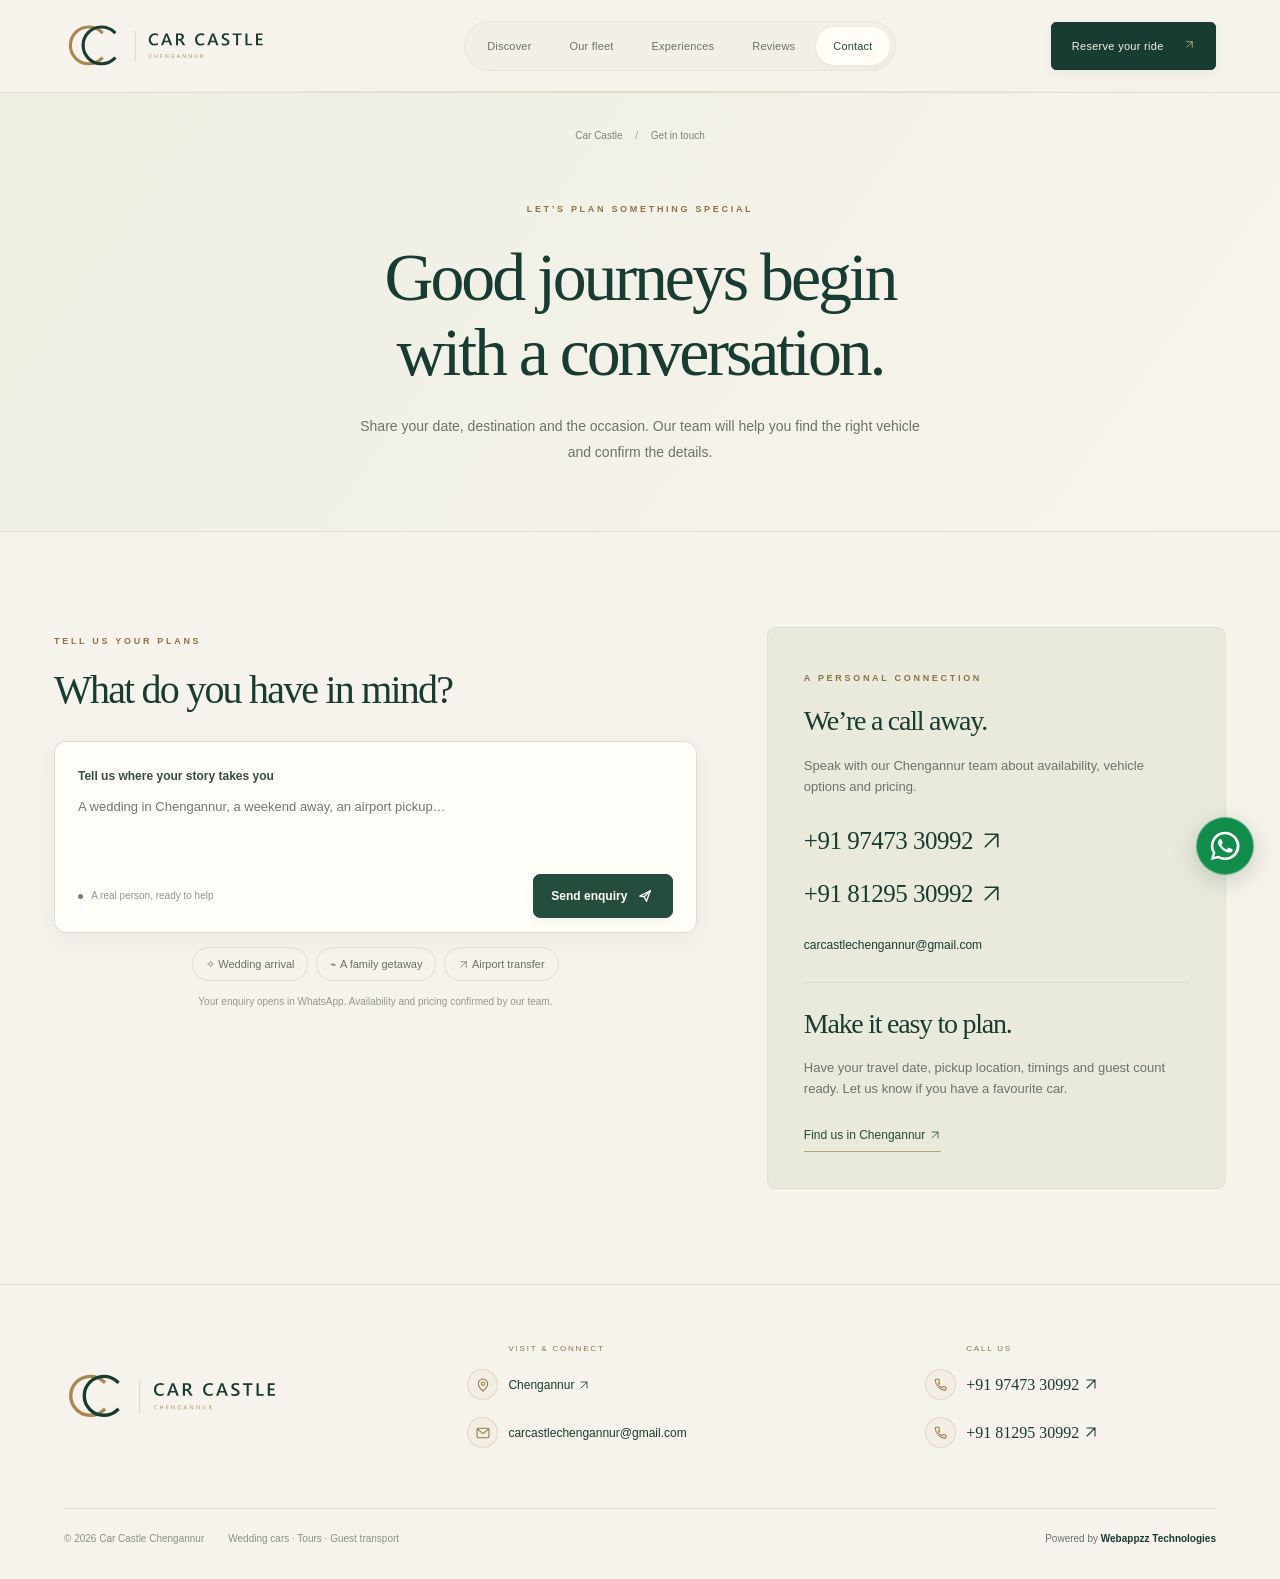
==== commit 955ebd08: "Add files via upload" ====
--- a/contact.html
+++ b/contact.html
@@ -1 +1 @@
-<!doctype html><html lang="en"><head><meta charset="utf-8"><meta name="viewport" content="width=device-width, initial-scale=1"><title>Contact | Car Castle Chengannur</title><meta name="description" content="Discover luxury wedding cars, vintage classics, SUVs and group travel with Car Castle Chengannur. Enquire directly for availability and pricing."><meta name="theme-color" content="#f8f9f6"><link rel="stylesheet" href="assets/styles.css?v=11"><link rel="icon" type="image/svg+xml" href="assets/favicon.svg?v=6"></head><body data-page="contact"><a class="skip-link" href="#main">Skip to content</a><header class="topbar"><nav><a class="brand" href="index.html" aria-label="Car Castle Chengannur home"><img class="brand-wordmark" src="assets/car-castle-logo.svg?v=6" width="245" height="52" alt="Car Castle Chengannur"></a><button class="menu-toggle" aria-label="Open navigation" aria-expanded="false" aria-controls="mobile-menu"><span class="menu-caption">MENU</span><span class="menu-lines" aria-hidden="true"><i></i><i></i></span></button><div class="nav-links desktop-nav"><a data-nav="home" href="index.html">Discover</a><a data-nav="fleet" href="fleet.html">Our fleet</a><a data-nav="services" href="services.html">Experiences</a><a data-nav="reviews" href="reviews.html">Reviews</a><a data-nav="contact" href="contact.html">Contact</a></div><a class="nav-book" href="https://wa.me/919747330992">Reserve your ride <span>↗</span></a></nav></header><dialog class="mobile-menu" id="mobile-menu" aria-labelledby="mobile-menu-title"><div class="drawer-head"><img src="assets/car-castle-logo.svg?v=6" width="218" height="47" alt="Car Castle Chengannur"><button class="drawer-close" type="button" aria-label="Close navigation"><svg viewBox="0 0 24 24" width="20" height="20" fill="none" aria-hidden="true"><path d="m6 6 12 12M18 6 6 18" stroke="currentColor" stroke-width="1.5"/></svg></button></div><div class="drawer-content"><span class="eyebrow" id="mobile-menu-title">EXTRAORDINARY JOURNEYS BEGIN HERE</span><nav class="drawer-links" aria-label="Mobile navigation"><a data-nav="home" href="index.html"><span class="drawer-number">01</span><span>Discover</span><span class="drawer-arrow" aria-hidden="true">↗</span></a><a data-nav="fleet" href="fleet.html"><span class="drawer-number">02</span><span>Our collection</span><span class="drawer-arrow" aria-hidden="true">↗</span></a><a data-nav="services" href="services.html"><span class="drawer-number">03</span><span>Experiences</span><span class="drawer-arrow" aria-hidden="true">↗</span></a><a data-nav="reviews" href="reviews.html"><span class="drawer-number">04</span><span>Customer stories</span><span class="drawer-arrow" aria-hidden="true">↗</span></a><a data-nav="contact" href="contact.html"><span class="drawer-number">05</span><span>Get in touch</span><span class="drawer-arrow" aria-hidden="true">↗</span></a></nav><div class="drawer-contact"><span class="eyebrow">LET’S PLAN YOUR ARRIVAL</span><a href="tel:+919747330992">+91 97473 30992</a><a href="tel:+918129530992">+91 81295 30992</a><a class="drawer-location" href="https://maps.app.goo.gl/WBepy1QjwrQNJMew8" target="_blank" rel="noopener noreferrer">Chengannur · Find us ↗</a></div><a class="button dark drawer-book" href="https://wa.me/919747330992">Reserve your ride <span>↗</span></a><p class="drawer-signoff">Thoughtfully selected. Beautifully driven.</p></div></dialog><main id="main"><div class="scroll-progress" aria-hidden="true"></div><header class="page-heading"><div class="page-breadcrumb"><a href="index.html">Car Castle</a><span> / </span>Get in touch</div><span class="eyebrow">LET’S PLAN SOMETHING SPECIAL</span><h1>Good journeys begin<br>with a conversation.</h1><p>Share your date, destination and the occasion. Our team will help you find the right vehicle and confirm the details.</p></header><section class="section contact-layout"><div><span class="eyebrow">TELL US YOUR PLANS</span><h2>What do you have in mind?</h2><form class="trip-form"><label for="trip">Tell us where your story takes you</label><textarea id="trip" required maxlength="1800" placeholder="A wedding in Chengannur, a weekend away, an airport pickup…" rows="2"></textarea><div class="composer-bottom"><span><i></i> A real person, ready to help</span><button class="send-enquiry" aria-label="Send your trip enquiry on WhatsApp" type="submit"><span>Send enquiry</span><svg xmlns="http://www.w3.org/2000/svg" width="18" height="18" viewBox="0 0 24 24" fill="none" aria-hidden="true"><path d="m5 12 14-7-5 14-3-6-6-1Z" stroke="currentColor" stroke-width="1.7" stroke-linejoin="round"/><path d="m11 13 8-8" stroke="currentColor" stroke-width="1.7" stroke-linecap="round"/></svg></button></div></form><div class="suggestions"><button type="button" data-prompt="I’m planning a wedding and would like a luxury wedding car.">✧ Wedding arrival</button><button type="button" data-prompt="I’d like to plan a family trip. Please help me choose a vehicle.">⌁ A family getaway</button><button type="button" data-prompt="I need an airport transfer. Please share availability.">↗ Airport transfer</button></div><p class="composer-note">Your enquiry opens in WhatsApp. Availability and pricing confirmed by our team.</p></div><aside class="contact-panel"><span class="eyebrow">A PERSONAL CONNECTION</span><h3>We’re a call away.</h3><p>Speak with our Chengannur team about availability, vehicle options and pricing.</p><a class="phone" href="tel:+919747330992">+91 97473 30992 ↗</a><a class="phone" href="tel:+918129530992">+91 81295 30992 ↗</a><a class="contact-email" href="mailto:carcastlechengannur@gmail.com">carcastlechengannur@gmail.com</a><hr><h3>Make it easy to plan.</h3><p>Have your travel date, pickup location, timings and guest count ready. Let us know if you have a favourite car.</p><a class="text-link" href="https://maps.app.goo.gl/WBepy1QjwrQNJMew8" target="_blank" rel="noopener noreferrer">Find us in Chengannur ↗</a></aside></section></main><footer><div class="footer-top"><a class="brand" href="index.html" aria-label="Car Castle Chengannur home"><img class="brand-wordmark" src="assets/car-castle-logo.svg?v=6" width="245" height="52" alt="Car Castle Chengannur"></a><div class="footer-location"><span class="footer-label">VISIT &amp; CONNECT</span><a href="https://maps.app.goo.gl/WBepy1QjwrQNJMew8" target="_blank" rel="noopener noreferrer"><span class="footer-icon" aria-hidden="true"><svg xmlns="http://www.w3.org/2000/svg" width="17" height="17" viewBox="0 0 24 24" fill="none" stroke="currentColor" stroke-width="1.6" stroke-linecap="round" stroke-linejoin="round"><path d="M19 10c0 5-7 11-7 11S5 15 5 10a7 7 0 1 1 14 0Z"/><circle cx="12" cy="10" r="2.5"/></svg></span><span class="footer-link-label">Chengannur ↗</span></a><a href="mailto:carcastlechengannur@gmail.com"><span class="footer-icon" aria-hidden="true"><svg xmlns="http://www.w3.org/2000/svg" width="17" height="17" viewBox="0 0 24 24" fill="none" stroke="currentColor" stroke-width="1.6" stroke-linecap="round" stroke-linejoin="round"><rect x="3" y="5" width="18" height="14" rx="2"/><path d="m3.5 6 8.5 7 8.5-7"/></svg></span><span class="footer-link-label">carcastlechengannur@gmail.com</span></a></div><div class="footer-phones" aria-label="Contact phone numbers"><a href="tel:+919747330992"><span class="footer-icon" aria-hidden="true"><svg xmlns="http://www.w3.org/2000/svg" width="17" height="17" viewBox="0 0 24 24" fill="none" stroke="currentColor" stroke-width="1.6" stroke-linecap="round" stroke-linejoin="round"><path d="M7.2 3.5H4.7a1.2 1.2 0 0 0-1.2 1.3c.6 8.4 6.4 14.2 14.8 14.9a1.2 1.2 0 0 0 1.3-1.2V16a1 1 0 0 0-.8-1l-3.2-.7a1 1 0 0 0-1 .4l-1.1 1.4a13 13 0 0 1-5.6-5.6l1.4-1.1a1 1 0 0 0 .4-1L9 4.3a1 1 0 0 0-1-.8Z"/></svg></span><span class="footer-link-label">+91 97473 30992 ↗</span></a><a href="tel:+918129530992"><span class="footer-icon" aria-hidden="true"><svg xmlns="http://www.w3.org/2000/svg" width="17" height="17" viewBox="0 0 24 24" fill="none" stroke="currentColor" stroke-width="1.6" stroke-linecap="round" stroke-linejoin="round"><path d="M7.2 3.5H4.7a1.2 1.2 0 0 0-1.2 1.3c.6 8.4 6.4 14.2 14.8 14.9a1.2 1.2 0 0 0 1.3-1.2V16a1 1 0 0 0-.8-1l-3.2-.7a1 1 0 0 0-1 .4l-1.1 1.4a13 13 0 0 1-5.6-5.6l1.4-1.1a1 1 0 0 0 .4-1L9 4.3a1 1 0 0 0-1-.8Z"/></svg></span><span class="footer-link-label">+91 81295 30992 ↗</span></a></div></div><div class="footer-bottom"><span>© <span data-year></span> Car Castle Chengannur</span><span>Wedding cars · Tours · Guest transport</span><a href="contact.html">Made for memorable journeys ↗</a></div></footer><a class="floating-contact" href="contact.html" aria-label="Plan your journey with Car Castle"><span>✦</span> Plan your journey <b>↗</b></a><button class="back-to-top" aria-label="Back to top" type="button">↑</button><script src="assets/site.js?v=10"></script></body></html>+<!doctype html><html lang="en"><head><meta charset="utf-8"><meta name="viewport" content="width=device-width, initial-scale=1"><title>Contact | Car Castle Chengannur</title><meta name="description" content="Discover luxury wedding cars, vintage classics, SUVs and group travel with Car Castle Chengannur. Enquire directly for availability and pricing."><meta name="theme-color" content="#f8f9f6"><link rel="stylesheet" href="assets/styles.css?v=15"><link rel="icon" type="image/svg+xml" href="assets/favicon.svg?v=6"></head><body data-page="contact"><a class="skip-link" href="#main">Skip to content</a><header class="topbar"><nav><a class="brand" href="index.html" aria-label="Car Castle Chengannur home"><img class="brand-wordmark" src="assets/car-castle-logo.svg?v=6" width="245" height="52" alt="Car Castle Chengannur"></a><button class="menu-toggle" aria-label="Open navigation" aria-expanded="false" aria-controls="mobile-menu"><span class="menu-caption">MENU</span><span class="menu-lines" aria-hidden="true"><i></i><i></i></span></button><div class="nav-links desktop-nav"><a data-nav="home" href="index.html">Discover</a><a data-nav="fleet" href="fleet.html">Our fleet</a><a data-nav="services" href="services.html">Experiences</a><a data-nav="reviews" href="reviews.html">Reviews</a><a data-nav="contact" href="contact.html">Contact</a></div><a class="nav-book" href="https://wa.me/919747330992">Reserve your ride <span><svg class="direction-icon" xmlns="http://www.w3.org/2000/svg" viewBox="0 0 24 24" width="16" height="16" fill="none" stroke="currentColor" stroke-width="1.6" stroke-linecap="round" stroke-linejoin="round" aria-hidden="true" focusable="false"><path d="M6 18 18 6M6 6h12v12"/></svg></span></a></nav></header><dialog class="mobile-menu" id="mobile-menu" aria-labelledby="mobile-menu-title"><div class="drawer-head"><img src="assets/car-castle-logo.svg?v=6" width="218" height="47" alt="Car Castle Chengannur"><button class="drawer-close" type="button" aria-label="Close navigation"><svg viewBox="0 0 24 24" width="20" height="20" fill="none" aria-hidden="true"><path d="m6 6 12 12M18 6 6 18" stroke="currentColor" stroke-width="1.5"/></svg></button></div><div class="drawer-content"><span class="eyebrow" id="mobile-menu-title">EXTRAORDINARY JOURNEYS BEGIN HERE</span><nav class="drawer-links" aria-label="Mobile navigation"><a data-nav="home" href="index.html"><span class="drawer-number">01</span><span>Discover</span><span class="drawer-arrow" aria-hidden="true"><svg class="direction-icon" xmlns="http://www.w3.org/2000/svg" viewBox="0 0 24 24" width="16" height="16" fill="none" stroke="currentColor" stroke-width="1.6" stroke-linecap="round" stroke-linejoin="round" aria-hidden="true" focusable="false"><path d="M6 18 18 6M6 6h12v12"/></svg></span></a><a data-nav="fleet" href="fleet.html"><span class="drawer-number">02</span><span>Our collection</span><span class="drawer-arrow" aria-hidden="true"><svg class="direction-icon" xmlns="http://www.w3.org/2000/svg" viewBox="0 0 24 24" width="16" height="16" fill="none" stroke="currentColor" stroke-width="1.6" stroke-linecap="round" stroke-linejoin="round" aria-hidden="true" focusable="false"><path d="M6 18 18 6M6 6h12v12"/></svg></span></a><a data-nav="services" href="services.html"><span class="drawer-number">03</span><span>Experiences</span><span class="drawer-arrow" aria-hidden="true"><svg class="direction-icon" xmlns="http://www.w3.org/2000/svg" viewBox="0 0 24 24" width="16" height="16" fill="none" stroke="currentColor" stroke-width="1.6" stroke-linecap="round" stroke-linejoin="round" aria-hidden="true" focusable="false"><path d="M6 18 18 6M6 6h12v12"/></svg></span></a><a data-nav="reviews" href="reviews.html"><span class="drawer-number">04</span><span>Customer stories</span><span class="drawer-arrow" aria-hidden="true"><svg class="direction-icon" xmlns="http://www.w3.org/2000/svg" viewBox="0 0 24 24" width="16" height="16" fill="none" stroke="currentColor" stroke-width="1.6" stroke-linecap="round" stroke-linejoin="round" aria-hidden="true" focusable="false"><path d="M6 18 18 6M6 6h12v12"/></svg></span></a><a data-nav="contact" href="contact.html"><span class="drawer-number">05</span><span>Get in touch</span><span class="drawer-arrow" aria-hidden="true"><svg class="direction-icon" xmlns="http://www.w3.org/2000/svg" viewBox="0 0 24 24" width="16" height="16" fill="none" stroke="currentColor" stroke-width="1.6" stroke-linecap="round" stroke-linejoin="round" aria-hidden="true" focusable="false"><path d="M6 18 18 6M6 6h12v12"/></svg></span></a></nav><div class="drawer-contact"><span class="eyebrow">LET’S PLAN YOUR ARRIVAL</span><a href="tel:+919747330992">+91 97473 30992</a><a href="tel:+918129530992">+91 81295 30992</a><a class="drawer-location" href="https://maps.app.goo.gl/WBepy1QjwrQNJMew8" target="_blank" rel="noopener noreferrer">Chengannur · Find us <svg class="direction-icon" xmlns="http://www.w3.org/2000/svg" viewBox="0 0 24 24" width="16" height="16" fill="none" stroke="currentColor" stroke-width="1.6" stroke-linecap="round" stroke-linejoin="round" aria-hidden="true" focusable="false"><path d="M6 18 18 6M6 6h12v12"/></svg></a></div><a class="button dark drawer-book" href="https://wa.me/919747330992">Reserve your ride <span><svg class="direction-icon" xmlns="http://www.w3.org/2000/svg" viewBox="0 0 24 24" width="16" height="16" fill="none" stroke="currentColor" stroke-width="1.6" stroke-linecap="round" stroke-linejoin="round" aria-hidden="true" focusable="false"><path d="M6 18 18 6M6 6h12v12"/></svg></span></a><p class="drawer-signoff">Thoughtfully selected. Beautifully driven.</p></div></dialog><main id="main"><div class="scroll-progress" aria-hidden="true"></div><header class="page-heading"><div class="page-breadcrumb"><a href="index.html">Car Castle</a><span> / </span>Get in touch</div><span class="eyebrow">LET’S PLAN SOMETHING SPECIAL</span><h1>Good journeys begin<br>with a conversation.</h1><p>Share your date, destination and the occasion. Our team will help you find the right vehicle and confirm the details.</p></header><section class="section contact-layout"><div><span class="eyebrow">TELL US YOUR PLANS</span><h2>What do you have in mind?</h2><form class="trip-form"><label for="trip">Tell us where your story takes you</label><textarea id="trip" required maxlength="1800" placeholder="A wedding in Chengannur, a weekend away, an airport pickup…" rows="2"></textarea><div class="composer-bottom"><span><i></i> A real person, ready to help</span><button class="send-enquiry" aria-label="Send your trip enquiry on WhatsApp" type="submit"><span>Send enquiry</span><svg xmlns="http://www.w3.org/2000/svg" width="18" height="18" viewBox="0 0 24 24" fill="none" aria-hidden="true"><path d="m5 12 14-7-5 14-3-6-6-1Z" stroke="currentColor" stroke-width="1.7" stroke-linejoin="round"/><path d="m11 13 8-8" stroke="currentColor" stroke-width="1.7" stroke-linecap="round"/></svg></button></div></form><div class="suggestions"><button type="button" data-prompt="I’m planning a wedding and would like a luxury wedding car.">✧ Wedding arrival</button><button type="button" data-prompt="I’d like to plan a family trip. Please help me choose a vehicle.">⌁ A family getaway</button><button type="button" data-prompt="I need an airport transfer. Please share availability."><svg class="direction-icon" xmlns="http://www.w3.org/2000/svg" viewBox="0 0 24 24" width="16" height="16" fill="none" stroke="currentColor" stroke-width="1.6" stroke-linecap="round" stroke-linejoin="round" aria-hidden="true" focusable="false"><path d="M6 18 18 6M6 6h12v12"/></svg> Airport transfer</button></div><p class="composer-note">Your enquiry opens in WhatsApp. Availability and pricing confirmed by our team.</p></div><aside class="contact-panel"><span class="eyebrow">A PERSONAL CONNECTION</span><h3>We’re a call away.</h3><p>Speak with our Chengannur team about availability, vehicle options and pricing.</p><a class="phone" href="tel:+919747330992">+91 97473 30992 <svg class="direction-icon" xmlns="http://www.w3.org/2000/svg" viewBox="0 0 24 24" width="16" height="16" fill="none" stroke="currentColor" stroke-width="1.6" stroke-linecap="round" stroke-linejoin="round" aria-hidden="true" focusable="false"><path d="M6 18 18 6M6 6h12v12"/></svg></a><a class="phone" href="tel:+918129530992">+91 81295 30992 <svg class="direction-icon" xmlns="http://www.w3.org/2000/svg" viewBox="0 0 24 24" width="16" height="16" fill="none" stroke="currentColor" stroke-width="1.6" stroke-linecap="round" stroke-linejoin="round" aria-hidden="true" focusable="false"><path d="M6 18 18 6M6 6h12v12"/></svg></a><a class="contact-email" href="mailto:carcastlechengannur@gmail.com">carcastlechengannur@gmail.com</a><hr><h3>Make it easy to plan.</h3><p>Have your travel date, pickup location, timings and guest count ready. Let us know if you have a favourite car.</p><a class="text-link" href="https://maps.app.goo.gl/WBepy1QjwrQNJMew8" target="_blank" rel="noopener noreferrer">Find us in Chengannur <svg class="direction-icon" xmlns="http://www.w3.org/2000/svg" viewBox="0 0 24 24" width="16" height="16" fill="none" stroke="currentColor" stroke-width="1.6" stroke-linecap="round" stroke-linejoin="round" aria-hidden="true" focusable="false"><path d="M6 18 18 6M6 6h12v12"/></svg></a></aside></section></main><footer><div class="footer-top"><a class="brand" href="index.html" aria-label="Car Castle Chengannur home"><img class="brand-wordmark" src="assets/car-castle-logo.svg?v=6" width="245" height="52" alt="Car Castle Chengannur"></a><div class="footer-location"><span class="footer-label">VISIT &amp; CONNECT</span><a href="https://maps.app.goo.gl/WBepy1QjwrQNJMew8" target="_blank" rel="noopener noreferrer"><span class="footer-icon" aria-hidden="true"><svg xmlns="http://www.w3.org/2000/svg" width="17" height="17" viewBox="0 0 24 24" fill="none" stroke="currentColor" stroke-width="1.6" stroke-linecap="round" stroke-linejoin="round"><path d="M19 10c0 5-7 11-7 11S5 15 5 10a7 7 0 1 1 14 0Z"/><circle cx="12" cy="10" r="2.5"/></svg></span><span class="footer-link-label">Chengannur <svg class="direction-icon" xmlns="http://www.w3.org/2000/svg" viewBox="0 0 24 24" width="16" height="16" fill="none" stroke="currentColor" stroke-width="1.6" stroke-linecap="round" stroke-linejoin="round" aria-hidden="true" focusable="false"><path d="M6 18 18 6M6 6h12v12"/></svg></span></a><a href="mailto:carcastlechengannur@gmail.com"><span class="footer-icon" aria-hidden="true"><svg xmlns="http://www.w3.org/2000/svg" width="17" height="17" viewBox="0 0 24 24" fill="none" stroke="currentColor" stroke-width="1.6" stroke-linecap="round" stroke-linejoin="round"><rect x="3" y="5" width="18" height="14" rx="2"/><path d="m3.5 6 8.5 7 8.5-7"/></svg></span><span class="footer-link-label">carcastlechengannur@gmail.com</span></a></div><div class="footer-phones" aria-label="Contact phone numbers"><span class="footer-label">CALL US</span><a href="tel:+919747330992"><span class="footer-icon" aria-hidden="true"><svg xmlns="http://www.w3.org/2000/svg" width="17" height="17" viewBox="0 0 24 24" fill="none" stroke="currentColor" stroke-width="1.6" stroke-linecap="round" stroke-linejoin="round"><path d="M7.2 3.5H4.7a1.2 1.2 0 0 0-1.2 1.3c.6 8.4 6.4 14.2 14.8 14.9a1.2 1.2 0 0 0 1.3-1.2V16a1 1 0 0 0-.8-1l-3.2-.7a1 1 0 0 0-1 .4l-1.1 1.4a13 13 0 0 1-5.6-5.6l1.4-1.1a1 1 0 0 0 .4-1L9 4.3a1 1 0 0 0-1-.8Z"/></svg></span><span class="footer-link-label">+91 97473 30992 <svg class="direction-icon" xmlns="http://www.w3.org/2000/svg" viewBox="0 0 24 24" width="16" height="16" fill="none" stroke="currentColor" stroke-width="1.6" stroke-linecap="round" stroke-linejoin="round" aria-hidden="true" focusable="false"><path d="M6 18 18 6M6 6h12v12"/></svg></span></a><a href="tel:+918129530992"><span class="footer-icon" aria-hidden="true"><svg xmlns="http://www.w3.org/2000/svg" width="17" height="17" viewBox="0 0 24 24" fill="none" stroke="currentColor" stroke-width="1.6" stroke-linecap="round" stroke-linejoin="round"><path d="M7.2 3.5H4.7a1.2 1.2 0 0 0-1.2 1.3c.6 8.4 6.4 14.2 14.8 14.9a1.2 1.2 0 0 0 1.3-1.2V16a1 1 0 0 0-.8-1l-3.2-.7a1 1 0 0 0-1 .4l-1.1 1.4a13 13 0 0 1-5.6-5.6l1.4-1.1a1 1 0 0 0 .4-1L9 4.3a1 1 0 0 0-1-.8Z"/></svg></span><span class="footer-link-label">+91 81295 30992 <svg class="direction-icon" xmlns="http://www.w3.org/2000/svg" viewBox="0 0 24 24" width="16" height="16" fill="none" stroke="currentColor" stroke-width="1.6" stroke-linecap="round" stroke-linejoin="round" aria-hidden="true" focusable="false"><path d="M6 18 18 6M6 6h12v12"/></svg></span></a></div></div><div class="footer-bottom"><span>© <span data-year></span> Car Castle Chengannur</span><span>Wedding cars · Tours · Guest transport</span><a class="footer-credit" href="https://webappzz.com/" target="_blank" rel="noopener noreferrer">Powered by <span>Webappzz Technologies</span></a></div></footer><a class="floating-contact floating-whatsapp" href="https://wa.me/919747330992" target="_blank" rel="noopener noreferrer" aria-label="Chat with Car Castle on WhatsApp" title="Chat on WhatsApp"><svg xmlns="http://www.w3.org/2000/svg" viewBox="0 0 32 32" width="30" height="30" fill="currentColor" aria-hidden="true" focusable="false"><path d="M16 .9A15 15 0 0 0 3 23.4L.9 31l7.8-2A15.1 15.1 0 1 0 16 .9Zm0 27.4a12.3 12.3 0 0 1-6.3-1.7l-.5-.3-4.6 1.2 1.2-4.5-.3-.5A12.4 12.4 0 1 1 16 28.3Zm6.8-9.3c-.4-.2-2.2-1.1-2.6-1.2-.3-.1-.6-.2-.8.2-.3.4-1 1.2-1.2 1.5-.2.2-.4.3-.8.1-.4-.2-1.6-.6-3-1.9-1.1-1-1.9-2.2-2.1-2.6-.2-.4 0-.6.2-.8l.6-.7c.2-.2.3-.4.4-.6.1-.3 0-.5 0-.7-.1-.2-.9-2.1-1.2-2.9-.3-.7-.6-.6-.8-.6h-.7c-.3 0-.7.1-1 .5-.4.4-1.3 1.2-1.3 3.1s1.4 3.6 1.6 3.9c.2.2 2.7 4.2 6.6 5.8.9.4 1.6.6 2.2.7.9.3 1.7.2 2.4.2.7-.1 2.2-.9 2.5-1.8.3-.9.3-1.6.2-1.8-.1-.2-.3-.3-.7-.5Z"/></svg></a><button class="back-to-top" aria-label="Back to top" type="button"><svg class="direction-icon" xmlns="http://www.w3.org/2000/svg" viewBox="0 0 24 24" width="16" height="16" fill="none" stroke="currentColor" stroke-width="1.6" stroke-linecap="round" stroke-linejoin="round" aria-hidden="true" focusable="false"><path d="M12 19V5m-6 6 6-6 6 6"/></svg></button><script src="assets/site.js?v=12"></script></body></html>
--- a/assets/styles.css
+++ b/assets/styles.css
@@ -1,16 +1,24 @@
 :root{--bg:#f8f9f6;--ink:#202621;--muted:#70776f;--line:#e0e4dc;--green:#3c6651;--radius:22px}*{box-sizing:border-box}html{scroll-behavior:smooth}body{margin:0;background:var(--bg);color:var(--ink);font-family:Inter,"Segoe UI",Arial,sans-serif;font-size:15px;line-height:1.65}a{color:inherit;text-decoration:none}button,textarea{font:inherit}button,a,textarea{-webkit-tap-highlight-color:transparent}button{cursor:pointer}a:focus-visible,button:focus-visible,textarea:focus-visible{outline:3px solid #749c81;outline-offset:5px}h1,h2,h3,p{margin:0}h1,h2,h3{font-weight:500;line-height:1.15;letter-spacing:-.045em}p{color:var(--muted)}.topbar{border-bottom:1px solid var(--line);position:sticky;top:0;background:#f8f9f6f2;backdrop-filter:blur(16px);z-index:20}nav{max-width:1440px;margin:auto;padding:20px 5%;display:flex;align-items:center;justify-content:space-between;gap:24px}.brand{display:flex;gap:12px;align-items:center;font-size:21px;font-weight:600;line-height:1.1;letter-spacing:-.7px}.brand small{display:block;font-size:8px;letter-spacing:2.7px;margin-top:6px;color:var(--muted)}.brand-mark{font-size:28px;letter-spacing:-3px;display:flex;align-items:center}.brand-mark span{font-size:19px;margin-left:3px}.nav-links{display:flex;gap:28px;font-size:13px;color:var(--muted)}.nav-links a:hover,.nav-links a.active{color:var(--ink)}.nav-links a.active:after{content:'';display:block;width:4px;height:4px;background:var(--green);border-radius:50%;margin:5px auto -9px}.nav-book{padding:9px 18px;border:1px solid var(--line);border-radius:30px;font-size:13px}.nav-book span{margin-left:16px}.menu-toggle{display:none}.home-hero{text-align:center;padding:78px 24px 48px}.hero-label,.eyebrow{font-size:10px;letter-spacing:2px;font-weight:600;color:var(--green)}.hero-label{display:flex;align-items:center;justify-content:center;gap:9px}.hero-label span,.composer-bottom i{height:6px;width:6px;background:#678a62;border-radius:50%;display:inline-block}.home-hero h1{font-size:clamp(40px,4.6vw,68px);margin:24px 0 21px;line-height:1.08;letter-spacing:-3px}.home-hero h1>span{color:#7d877c}.hero-description{font-size:15px;line-height:1.8}.trip-form{max-width:660px;margin:32px auto 0;padding:20px 22px 12px;border:1px solid #dce1d7;background:#fff;border-radius:23px;box-shadow:0 6px 24px #263b2010;text-align:left}.trip-form label{font-size:12px;font-weight:600}.trip-form textarea{display:block;border:0;resize:vertical;min-height:63px;max-height:220px;width:100%;background:transparent;color:var(--ink);font-size:13px;padding:9px 0;line-height:1.6}.trip-form textarea:focus{outline:none}.trip-form:focus-within{border-color:#71917a;box-shadow:0 0 0 3px #71917a15}.composer-bottom{display:flex;justify-content:space-between;align-items:center;color:#92978d;font-size:10px}.composer-bottom i{height:5px;width:5px;margin-right:6px}.composer-bottom button{height:34px;width:34px;border:0;border-radius:50%;background:var(--ink);color:#fff;font-size:22px}.suggestions{display:flex;flex-wrap:wrap;justify-content:center;gap:8px;margin:14px auto 0}.suggestions button{border:1px solid var(--line);background:transparent;border-radius:30px;padding:7px 13px;font-size:11px;color:#677061}.suggestions button:hover{background:#eaf0e7}.composer-note{text-align:center;font-size:10px;margin-top:13px;color:#93998e}.hero-photo{max-width:1320px;height:470px;margin:0 auto;border-radius:24px;position:relative;overflow:hidden;background:#263027}.hero-photo>img{width:100%;height:100%;object-fit:cover;object-position:center 57%}.hero-photo:after{content:'';position:absolute;inset:0;background:linear-gradient(90deg,#101b18b8,transparent 80%),linear-gradient(0deg,#101b1840,transparent 60%)}.photo-caption{position:absolute;left:5%;bottom:60px;z-index:1;color:white}.photo-caption>span,.photo-index{font-size:9px;letter-spacing:2px}.photo-caption h2{font-size:46px;margin:18px 0 24px}.photo-caption a{font-size:12px;border-bottom:1px solid #ffffff70;padding-bottom:8px}.photo-index{position:absolute;right:4%;bottom:30px;z-index:1;color:#fff}.trust-strip{max-width:1220px;display:grid;grid-template-columns:1.3fr 1fr 1fr 1fr;gap:30px;align-items:center;margin:auto;padding:34px 24px;border-bottom:1px solid var(--line);font-size:12px}.trust-strip>span{color:#8a9184}.trust-strip strong{font-weight:500;color:var(--ink);display:block}.trust-strip div span,.trust-strip a span{color:#8a9184;font-size:10px}.section{max-width:1220px;margin:auto;padding:85px 24px}.section-top{display:flex;justify-content:space-between;align-items:end;gap:25px;margin-bottom:32px}h2{font-size:clamp(28px,3vw,40px)}.section-top h2{margin-top:14px}.text-link{font-size:12px;display:inline-block;border-bottom:1px solid #9da996;padding-bottom:5px;white-space:nowrap}.collections{display:grid;grid-template-columns:repeat(3,1fr);gap:24px}.image-wrap{height:280px;position:relative;border-radius:16px;overflow:hidden;margin-bottom:24px;background:#e5e8e1}.image-wrap img{width:100%;height:100%;object-fit:cover;transition:transform .4s}.collection-card:hover img{transform:scale(1.04)}.image-arrow{position:absolute;right:14px;bottom:14px;background:white;border-radius:50%;width:32px;height:32px;text-align:center;padding:3px}.collection-card .eyebrow{font-size:9px}.collection-card h3{font-size:23px;margin:12px 0 8px}.collection-card p{font-size:12px;max-width:280px}.experience-section{background:#edf0e9;padding:75px max(24px,calc((100vw - 1172px)/2));display:grid;grid-template-columns:1fr 1fr;gap:80px}.experience-section h2{margin:19px 0}.experience-section>div>p{max-width:380px;font-size:13px;margin-bottom:25px}.experience-list>a{display:flex;gap:20px;padding:23px 0;border-bottom:1px solid #d5dccf}.experience-list>a:first-child{padding-top:0}.experience-list>a>span{font-size:10px;color:#849079}.experience-list h3{font-size:22px}.experience-list p{font-size:12px;margin-top:8px}.experience-list b{font-weight:400;margin-left:auto}.closing{text-align:center;padding:90px 24px}.closing h2{font-size:clamp(36px,4vw,54px);margin:20px 0 28px}.button{display:inline-flex;align-items:center;justify-content:center;gap:28px;border:1px solid var(--line);background:white;border-radius:30px;padding:12px 23px;font-size:12px;line-height:1.5;color:var(--ink)}.dark{color:white;background:var(--ink);border-color:var(--ink)}.button:hover,.nav-book:hover{background:var(--green);border-color:var(--green);color:white}.closing p{font-size:11px;margin-top:18px}footer{padding:36px 5% 20px;border-top:1px solid var(--line);max-width:1440px;margin:auto}.footer-top,.footer-bottom{display:flex;align-items:center;justify-content:space-between;gap:24px}.footer-top>p,.footer-top>a:last-child{font-size:12px}.footer-bottom{margin-top:35px;padding-top:18px;border-top:1px solid var(--line);font-size:10px;color:#8a9184}.page-heading{padding:80px 24px 20px;text-align:center;max-width:900px;margin:auto}.page-heading h1{font-size:clamp(36px,4.8vw,64px);margin:22px 0;line-height:1.1}.page-heading p{font-size:14px;max-width:570px;margin:auto}.fleet-grid{display:grid;grid-template-columns:repeat(3,1fr);gap:24px}.category-card{position:relative;min-height:340px;border:0;border-radius:18px;overflow:hidden;cursor:pointer;color:white}.category-card:before{content:'';position:absolute;inset:0;background:linear-gradient(transparent,#101a16e6)}.category-card-content{position:absolute;bottom:0;padding:25px}.category-card h3{font-size:27px;margin:14px 0 10px}.category-card p{font-size:12px;color:#dfe6dd}.soft-tag{font-size:10px;padding:5px 10px;border:1px solid #ffffff60;border-radius:30px;display:inline-block}.gallery-header{display:flex;justify-content:space-between;align-items:center;gap:20px;margin-bottom:30px}.gallery-header h2{margin:14px 0}.gallery-grid{display:grid;grid-template-columns:repeat(3,1fr);gap:20px}.gallery-tile{border:1px solid var(--line);border-radius:16px;overflow:hidden;background:white}.gallery-tile button{width:100%;border:0;text-align:left;background:transparent;color:var(--ink);padding:24px;font-size:16px}.gallery-tile button:hover{background:#edf0e9}.gallery-tile img{display:block;width:100%;height:280px;object-fit:cover;cursor:zoom-in}.gallery-enquiry{margin-top:30px}.hidden{display:none!important}.service-grid{display:grid;grid-template-columns:1fr 1fr;gap:24px}.service-card{padding:36px;border:1px solid var(--line);border-radius:20px;background:#fff}.service-number{font-size:12px;color:#8a9982}.service-card h2{font-size:29px;margin:30px 0 18px}.service-card p{font-size:14px}.service-details{font-size:11px;color:var(--green);border-top:1px solid var(--line);padding-top:22px;margin:26px 0}.review-layout{display:grid;grid-template-columns:1fr 1fr;gap:55px;align-items:center}.review-panel h2{margin:25px 0}.review-panel p{margin-bottom:25px}.review-panel .text-link{display:block;width:max-content;margin-top:22px}.google-mark{font-size:23px;letter-spacing:-1px}.map-frame{width:100%;height:440px;border:1px solid var(--line);border-radius:20px}.contact-layout{display:grid;grid-template-columns:1.4fr 1fr;gap:70px}.contact-layout h2{font-size:32px;margin-top:16px}.contact-layout .trip-form{margin-top:28px}.contact-panel{background:#edf0e9;border:1px solid var(--line);border-radius:20px;padding:32px}.contact-panel h3{font-size:24px;margin:17px 0}.contact-panel p{font-size:13px;margin-bottom:22px}.phone{display:block;font-size:21px;margin:12px 0;letter-spacing:-.5px}.contact-panel hr{border:0;border-top:1px solid #d4dccf;margin:25px 0}.skip-link{position:fixed;top:-80px;background:white;padding:12px;z-index:100}.skip-link:focus{top:10px}.lightbox{border:0;padding:0;border-radius:16px;background:#171c18;max-width:92vw;max-height:92vh}.lightbox::backdrop{background:#111d}.lightbox img{display:block;max-width:90vw;max-height:83vh;object-fit:contain}.lightbox button{display:block;margin:10px 15px 10px auto;border:1px solid #777;border-radius:30px;background:transparent;color:white;padding:6px 16px}@media(min-width:1450px){.hero-photo{height:520px}}@media(max-width:900px){nav{padding:17px 24px}.nav-links{gap:16px}.nav-book{display:none}.hero-photo{margin:0 20px;height:420px}.home-hero{padding-top:60px}.experience-section{gap:35px}.collections{gap:16px}.image-wrap{height:230px}.trust-strip{gap:15px}.contact-layout{gap:30px}.fleet-grid{grid-template-columns:1fr 1fr}}@media(max-width:620px){.brand{font-size:18px}.menu-toggle{display:block;margin-left:auto;background:none;border:1px solid var(--line);border-radius:10px;padding:5px 11px}.nav-links{display:none;position:absolute;top:73px;left:0;right:0;padding:22px;background:var(--bg);border-bottom:1px solid var(--line);flex-direction:column;gap:18px}.nav-links.open{display:flex}.nav-links a.active:after{display:none}.home-hero{padding:45px 20px 30px}.hero-label{font-size:8px;letter-spacing:1.3px}.home-hero h1{font-size:40px;letter-spacing:-1.9px}.hero-description{font-size:13px}.hero-description br{display:none}.trip-form{padding:16px 16px 10px}.suggestions{gap:5px}.suggestions button{font-size:10px;padding:6px 9px}.composer-note{font-size:9px}.hero-photo{height:350px;border-radius:18px}.photo-caption{left:24px;bottom:45px}.photo-caption h2{font-size:36px}.photo-index{font-size:7px;right:24px;bottom:18px}.trust-strip{grid-template-columns:1fr 1fr;padding:25px;gap:24px;font-size:11px}.section{padding:55px 20px}.section-top{align-items:start;flex-direction:column;gap:18px}.collections,.experience-section,.service-grid,.review-layout,.contact-layout{grid-template-columns:1fr}.collections{gap:35px}.image-wrap{height:290px;margin-bottom:18px}.collection-card p{max-width:none}.experience-section{padding:45px 24px;gap:40px}.closing{padding:60px 24px}.footer-top,.footer-bottom{flex-direction:column;align-items:start;gap:20px}.footer-bottom{gap:10px}.page-heading{padding-top:50px}.page-heading h1{font-size:40px}.fleet-grid,.gallery-grid{grid-template-columns:1fr}.category-card{min-height:310px}.gallery-header{align-items:start}.gallery-header h2{font-size:28px}.gallery-header p{font-size:12px}.service-card{padding:28px}.review-layout{gap:35px}.contact-layout{gap:45px}.map-frame{height:330px}}@media(prefers-reduced-motion:reduce){html{scroll-behavior:auto}*{transition:none!important}}
-/* Image-led homepage */
+/* Image-led homepage */
 .front-hero{position:relative;min-height:650px;height:min(760px,83vh);margin:18px 24px 0;overflow:hidden;border-radius:24px;background:#253c32;color:white;isolation:isolate}.front-image{position:absolute;inset:0;width:100%;height:100%;object-fit:cover;object-position:center;z-index:-2}.front-hero:after{content:'';position:absolute;inset:0;background:linear-gradient(90deg,rgba(12,31,24,.76),rgba(12,31,24,.25) 57%,transparent),linear-gradient(0deg,#10251d66,transparent 35%);z-index:-1}.front-content{max-width:1440px;margin:auto;padding:120px 6% 110px}.hero-kicker{font-size:10px;letter-spacing:2.4px;display:flex;align-items:center;gap:10px;color:#e1e8dc}.hero-kicker i{width:6px;height:6px;border-radius:50%;background:#c2d5b5}.front-content h1{font-size:clamp(48px,5.4vw,82px);line-height:1.07;letter-spacing:-3.5px;margin:27px 0}.front-content h1 em{font-family:Georgia,serif;font-weight:400;color:#e0e5ce;letter-spacing:-3px}.front-content p{color:#e2e7e0;line-height:1.9;font-size:14px;max-width:470px}.front-actions{display:flex;align-items:center;gap:26px;margin-top:34px}.button.light{background:#f4f5e9;color:#22372b;border-color:#f4f5e9;padding:15px 24px}.button.light:hover{background:#d7e1c9}.hero-contact{font-size:12px;border-bottom:1px solid #ffffff60;padding:7px 0}.hero-foot{position:absolute;bottom:30px;left:6%;right:6%;display:flex;justify-content:space-between;font-size:8px;letter-spacing:2px;color:#e4eadd}.campaign-note{position:absolute;right:18px;bottom:8px;font-size:8px;color:#e3eadc99}.booking-band{max-width:1220px;padding:58px 24px;display:grid;grid-template-columns:.8fr 1.2fr;gap:70px;align-items:center;margin:auto}.booking-intro h2{font-size:36px;margin:14px 0}.booking-intro p{font-size:12px}.booking-composer .trip-form{margin:0;max-width:none;box-shadow:0 8px 30px #2b43200a}.booking-composer .suggestions{justify-content:flex-start}.booking-composer .composer-note{text-align:left}.trust-strip{max-width:none;background:#edf0e8;padding:27px max(24px,calc((100vw - 1172px)/2));border-top:1px solid #dfe4d8;border-bottom:1px solid #dfe4d8}.trust-strip strong{font-size:13px}.collections .image-wrap{height:320px}.collection-card{transition:transform .3s}.collection-card:hover{transform:translateY(-4px)}.experience-section{background:#e9eee4;gap:65px;align-items:center}.experience-photo{position:relative;height:290px;margin-bottom:30px;overflow:hidden;border-radius:17px}.experience-photo img{width:100%;height:100%;object-fit:cover}.experience-photo span{position:absolute;bottom:17px;left:17px;font-size:8px;letter-spacing:1.5px;color:white;background:#1b2c22a8;padding:7px 10px;border-radius:4px}.experience-list>a{padding:31px 0}.experience-list h3{font-size:26px}.experience-list p{font-size:13px}.detail-story{max-width:1220px;margin:auto;padding:95px 24px;display:grid;grid-template-columns:1fr 1fr;gap:85px;align-items:center}.detail-story-image{height:540px;border-radius:24px;overflow:hidden}.detail-story-image img{height:100%;width:100%;object-fit:cover}.detail-story h2{font-size:44px;margin:20px 0}.detail-story p{font-size:14px}.story-points{display:grid;gap:20px;margin:30px 0}.story-points>span{font-size:11px;color:#8d9a84;display:grid;grid-template-columns:25px 1fr;column-gap:12px}.story-points b{font-size:14px;color:var(--ink);font-weight:500}.story-points small{grid-column:2;color:var(--muted);font-size:11px}.closing{background:#e6ecdf;border-top:1px solid #d9e1d2;border-bottom:1px solid #d9e1d2}.closing h2{font-family:Georgia,serif;font-weight:400;letter-spacing:-2px}.closing .button{padding:15px 26px}body[data-page=home] footer{border-top:0}.section[id]{scroll-margin-top:100px}@media(min-width:1500px){.front-content{padding-top:150px}}@media(max-width:900px){.front-hero{min-height:570px;margin:14px 16px 0}.front-content{padding:100px 6%}.front-content h1{font-size:60px}.front-image{object-position:60% center}.front-hero:after{background:linear-gradient(90deg,#0c1f18ce,#0c1f1844),linear-gradient(0deg,#10251d66,transparent)}.booking-band{gap:30px}.collections .image-wrap{height:250px}.detail-story{gap:35px}.detail-story-image{height:460px}}@media(max-width:620px){.front-hero{height:680px;min-height:0;margin:10px 12px 0;border-radius:18px}.front-image{object-position:65% center}.front-hero:after{background:linear-gradient(180deg,#0e271cd9,rgba(14,39,28,.35) 52%,#0e271c44)}.front-content{padding:52px 25px}.hero-kicker{font-size:8px;letter-spacing:1.5px}.front-content h1{font-size:48px;letter-spacing:-2.6px;margin:24px 0}.front-content h1 em{letter-spacing:-2px}.front-content p{font-size:12px;max-width:290px}.front-content p br{display:none}.front-actions{gap:18px;flex-wrap:wrap;margin-top:25px}.button.light{font-size:11px;padding:12px 18px}.hero-contact{font-size:11px}.hero-foot{font-size:7px;letter-spacing:1px;bottom:28px;left:25px;right:25px;gap:20px}.hero-foot>a{max-width:90px;text-align:right}.booking-band{grid-template-columns:1fr;gap:25px;padding:40px 20px}.booking-intro h2{font-size:32px}.booking-intro h2 br{display:none}.booking-intro p br{display:none}.collections .image-wrap{height:300px}.experience-photo{height:260px}.experience-list h3{font-size:23px}.detail-story{grid-template-columns:1fr;padding:55px 20px;gap:35px}.detail-story-image{height:360px}.detail-story h2{font-size:38px}.closing h2{font-size:42px}}
-/* Car Castle — signature identity and motion system */
-:root{--bg:#f6f3ec;--ink:#183c32;--muted:#6c736b;--line:#deded1;--green:#47644a;--gold:#b69a64;--ease:cubic-bezier(.22,1,.36,1)}body{background:var(--bg);font-family:"Segoe UI",Arial,sans-serif;-webkit-font-smoothing:antialiased}::selection{background:#cdb784;color:#183c32}h1,h2{font-family:Georgia,"Times New Roman",serif;font-weight:400;letter-spacing:-.045em}.topbar{background:#f6f3eced;border-color:#dfdfd3;transition:box-shadow .4s,background .4s}.topbar.scrolled{background:#f6f3ecf7;box-shadow:0 5px 30px #1a382c0c}nav{padding:17px 5%;transition:padding .35s}.scrolled nav{padding-top:11px;padding-bottom:11px}.brand{gap:11px;font-family:Georgia,serif;font-size:24px;letter-spacing:-.8px}.brand-logo{display:block;width:46px;height:46px;transition:transform .6s var(--ease),filter .6s}.brand:hover .brand-logo{transform:rotate(-5deg);filter:drop-shadow(0 6px 5px #183c3226)}.brand small{font-family:"Segoe UI",sans-serif;font-size:7px;letter-spacing:3.3px;margin-top:7px}.nav-links{font-size:12px;gap:30px}.nav-links a{position:relative;padding:8px 0}.nav-links a:before{content:'';position:absolute;left:0;bottom:0;width:100%;height:1px;background:var(--gold);transform:scaleX(0);transform-origin:left;transition:transform .35s var(--ease)}.nav-links a:hover:before,.nav-links a.active:before{transform:scaleX(1)}.nav-links a.active:after{display:none}.nav-book{border-radius:6px;background:var(--ink);color:#f8f3e7;border-color:var(--ink);padding:12px 20px;transition:background .3s,transform .3s}.nav-book:hover{transform:translateY(-2px);background:#2a5143}.front-hero{border-radius:12px;margin:12px 20px 0;height:min(820px,86vh);min-height:660px}.front-content{padding-top:122px}.front-content h1{font-size:clamp(56px,6.3vw,94px);letter-spacing:-4px;line-height:1.02}.front-content h1 em{color:#dfca9a;font-size:.9em;font-weight:400}.front-content p{font-size:14px;letter-spacing:.1px}.hero-kicker{color:#f3e5c7;font-size:9px;letter-spacing:2.8px}.hero-kicker i{background:#d6b77a;box-shadow:0 0 0 5px #d6b77a18}.front-image{animation:heroSettle 1.8s var(--ease) both}.front-content>*{animation:enterUp 1s var(--ease) both}.front-content h1{animation-delay:.12s}.front-content p{animation-delay:.23s}.front-actions{animation-delay:.34s}.button{border-radius:5px;min-height:46px;position:relative;transition:transform .35s var(--ease),background .3s,box-shadow .35s}.button:hover{transform:translateY(-3px);box-shadow:0 8px 20px #183c3220}.button span{transition:transform .35s}.button:hover span{transform:translate(3px,-3px)}.button.light{background:#eee6d2;border-color:#eee6d2}.hero-contact{transition:color .3s,border-color .3s}.hero-contact:hover{color:#dfca9a;border-color:#dfca9a}.hero-seal{position:absolute;right:5%;bottom:100px;padding:22px 25px;background:#f8f3e718;border:1px solid #eee6d23b;backdrop-filter:blur(12px);border-radius:7px;width:230px;animation:enterUp 1.2s .5s var(--ease) both}.hero-seal>span{font-size:7px;letter-spacing:1.8px;color:#eee5d1}.hero-seal strong{display:block;font-family:Georgia,serif;font-weight:400;font-size:25px;line-height:1.2;margin:12px 0}.hero-seal a{font-size:9px;color:#ece2cc}.hero-foot{border-top:1px solid #eee6d233;padding-top:20px;letter-spacing:1.6px}.eyebrow{font-size:9px;letter-spacing:2.7px;color:#8c7447}.booking-band{padding-top:65px;padding-bottom:65px}.booking-intro h2{font-size:43px}.trip-form{border-radius:12px;border-color:#dedbce;background:#fffdf8;padding:21px 23px 14px;transition:box-shadow .35s,border-color .35s,transform .35s}.trip-form:hover{border-color:#b7bda8}.trip-form label{font-size:12px;color:#384f40}.composer-bottom button{background:#254d3e;transition:transform .3s,background .3s}.composer-bottom button:hover{transform:translateY(-3px);background:#a88a50}.suggestions button{transition:background .3s,transform .3s,border-color .3s}.suggestions button:hover{transform:translateY(-2px);background:#e9e6d9;border-color:#bfb79c}.trust-strip{background:#eeeee3;padding-top:32px;padding-bottom:32px}.trust-strip strong{font-size:13px}.trust-strip>div,.trust-strip>a{border-left:1px solid #d6dacb;padding-left:30px}.section{padding-top:95px;padding-bottom:95px}.section-top h2{font-size:43px;max-width:580px}.text-link{color:#294936;border-color:#b5a473;position:relative;transition:color .3s,padding .3s}.text-link:hover{color:#9b7a3c;padding-right:8px}.collections{gap:27px}.collections .image-wrap{border-radius:8px;height:340px}.collection-card{padding-bottom:20px;border-bottom:1px solid var(--line)}.collection-card h3{font-family:Georgia,serif;font-size:27px;font-weight:400;letter-spacing:-.8px}.collection-card p{font-size:12px}.image-wrap img{transition:transform .85s var(--ease),filter .8s}.collection-card:hover img{transform:scale(1.07);filter:saturate(1.05)}.image-arrow{background:#f6f3ec;width:39px;height:39px;padding:6px;transition:background .35s,color .35s,transform .35s}.collection-card:hover .image-arrow{background:var(--ink);color:white;transform:rotate(45deg)}.experience-section{background:#183c32;color:#f4eedf;padding-top:90px;padding-bottom:90px;position:relative;overflow:hidden}.experience-section h2{font-size:44px}.experience-section p{color:#b9c6b7}.experience-section .eyebrow{color:#d1b477}.experience-section .text-link{color:#e6d7b7}.experience-photo{border-radius:8px;height:310px}.experience-photo img{transition:transform 1s var(--ease)}.experience-photo:hover img{transform:scale(1.05)}.experience-list>a{border-color:#ffffff26;transition:padding .4s,color .4s}.experience-list>a:hover{padding-left:14px;color:#ddc38b}.experience-list>a>span{color:#c9ae76}.experience-list b{transition:transform .4s}.experience-list>a:hover b{transform:translate(4px,-4px)}.experience-list h3{font-family:Georgia,serif;font-size:29px;font-weight:400}.experience-list p{font-size:12px}.detail-story{padding-top:110px;padding-bottom:110px}.detail-story-image{border-radius:8px;position:relative}.detail-story-image img{transition:transform 1s var(--ease)}.detail-story-image:hover img{transform:scale(1.04)}.detail-story h2{font-size:52px}.story-points{border-top:1px solid var(--line);padding-top:25px}.story-points>span{color:#ae925c}.closing{background:#ece9db;position:relative;overflow:hidden;padding:95px 24px}.closing:before,.closing:after{content:'';position:absolute;pointer-events:none;width:360px;height:360px;border:1px solid #c7b78355;border-radius:50%;top:-90px;left:-160px}.closing:after{left:auto;right:-130px;top:auto;bottom:-170px;width:440px;height:440px}.closing h2{font-size:60px;line-height:1.08}.closing .button{background:var(--ink);border-color:var(--ink);color:white}.closing p{color:#737a68}.footer-top{padding:15px 0}.footer-bottom{padding-top:22px;padding-bottom:12px}.footer-top>a:last-child{font-size:16px;font-family:Georgia,serif}.page-heading{max-width:none;padding:35px 24px 65px;position:relative;background:linear-gradient(125deg,#eeeee3,#f7f4ec);border-bottom:1px solid var(--line)}.page-breadcrumb{font-size:10px;margin-bottom:50px;color:#7d8573}.page-breadcrumb span{padding:0 10px;color:#b0a27e}.page-breadcrumb a:hover{color:var(--ink)}.page-heading h1{font-size:clamp(44px,5.3vw,74px);margin:22px auto;max-width:950px}.page-heading p{font-size:14px;line-height:1.9}.fleet-section{padding-top:55px}.fleet-grid{grid-template-columns:repeat(6,1fr);gap:22px}.category-card{grid-column:span 2;min-height:350px;border-radius:9px;transition:transform .55s var(--ease),box-shadow .55s;isolation:isolate}.category-card:nth-child(-n+2){grid-column:span 3;min-height:420px}.category-card:before{background:linear-gradient(180deg,#14291d05 20%,#112d22ed);transition:opacity .4s}.category-card:after{content:'↗';position:absolute;top:20px;right:20px;border:1px solid #fff7;border-radius:50%;width:36px;height:36px;text-align:center;padding:3px;transition:background .35s,transform .35s}.category-card:hover{transform:translateY(-7px);box-shadow:0 20px 35px #183c3229}.category-card:hover:after{background:#e6d2a5;color:var(--ink);transform:rotate(45deg)}.category-card-content{padding:28px}.category-card-content h3{font-family:Georgia,serif;font-size:32px;font-weight:400}.category-card .soft-tag{border-color:#dbc59266;color:#ead7ad;font-size:9px}.category-card p{max-width:350px}.gallery-tile{border-radius:9px;transition:transform .4s,box-shadow .4s;background:#fffdf7}.gallery-tile:hover{transform:translateY(-4px);box-shadow:0 12px 25px #183c3212}.gallery-tile button{min-height:85px;display:flex;justify-content:space-between;align-items:center}.gallery-tile button:after{content:'↗';color:#a38c59}.gallery-tile img{transition:filter .5s}.gallery-tile img:hover{filter:brightness(1.07)}.service-grid{gap:30px;padding-top:55px}.service-card{border-radius:10px;background:#fffdf7;overflow:hidden;transition:transform .5s var(--ease),box-shadow .5s}.service-card:hover{transform:translateY(-6px);box-shadow:0 20px 40px #183c3210}.service-photo{height:265px;margin:-36px -36px 30px;overflow:hidden;background:#dee2d6}.service-photo img{width:100%;height:100%;object-fit:cover;transition:transform .85s var(--ease)}.service-card:hover img{transform:scale(1.05)}.service-card h2{font-size:35px}.service-number{color:#a18a52;font-size:10px;letter-spacing:2px}.service-details{color:#80866e}.contact-panel{background:#e9eadc;border-radius:9px;padding:36px}.contact-panel h3{font-family:Georgia,serif;font-weight:400;font-size:28px}.contact-layout h2{font-size:40px}.phone{font-family:Georgia,serif;font-size:25px;transition:color .3s,transform .3s}.phone:hover{color:#987c41;transform:translateX(4px)}.review-panel{padding:15px}.review-panel h2{font-size:49px}.google-mark{font-family:Georgia,serif;color:#9b844f;font-size:27px}.map-frame{border-radius:9px;filter:saturate(.75)}.scroll-progress{height:2px;background:#b39a61;position:fixed;top:0;left:0;width:100%;transform:scaleX(0);transform-origin:left;z-index:100;pointer-events:none}.floating-contact{position:fixed;bottom:25px;right:28px;display:flex;align-items:center;gap:16px;border:1px solid #c6b37d70;background:#183c32;color:#f7efd9;border-radius:7px;padding:14px 19px;z-index:30;font-size:11px;box-shadow:0 8px 30px #183c3233;transition:transform .4s,background .4s}.floating-contact span{color:#d3b575;font-size:16px}.floating-contact b{font-weight:400}.floating-contact:hover{transform:translateY(-4px);background:#2a5143}.back-to-top{position:fixed;bottom:25px;left:25px;width:40px;height:40px;border:1px solid #d1cbbb;background:#f6f3ecee;color:var(--ink);border-radius:50%;z-index:30;opacity:0;visibility:hidden;transform:translateY(8px);transition:opacity .3s,transform .3s,visibility .3s}.back-to-top.visible{opacity:1;visibility:visible;transform:translateY(0)}.reveal-pending{opacity:0;transform:translateY(24px);transition:opacity .85s var(--ease),transform .85s var(--ease);transition-delay:var(--reveal-delay,0ms)}.reveal-pending.is-visible{opacity:1;transform:translateY(0)}.lightbox[open]{animation:dialogIn .35s var(--ease)}@keyframes enterUp{from{opacity:0;transform:translateY(22px)}to{opacity:1;transform:translateY(0)}}@keyframes heroSettle{from{transform:scale(1.06)}to{transform:scale(1)}}@keyframes dialogIn{from{opacity:0;transform:scale(.97)}to{opacity:1;transform:scale(1)}}
+/* Car Castle — signature identity and motion system */
+:root{--bg:#f6f3ec;--ink:#183c32;--muted:#6c736b;--line:#deded1;--green:#47644a;--gold:#b69a64;--ease:cubic-bezier(.22,1,.36,1)}body{background:var(--bg);font-family:"Segoe UI",Arial,sans-serif;-webkit-font-smoothing:antialiased}::selection{background:#cdb784;color:#183c32}h1,h2{font-family:Georgia,"Times New Roman",serif;font-weight:400;letter-spacing:-.045em}.topbar{background:#f6f3eced;border-color:#dfdfd3;transition:box-shadow .4s,background .4s}.topbar.scrolled{background:#f6f3ecf7;box-shadow:0 5px 30px #1a382c0c}nav{padding:17px 5%;transition:padding .35s}.scrolled nav{padding-top:11px;padding-bottom:11px}.brand{gap:11px;font-family:Georgia,serif;font-size:24px;letter-spacing:-.8px}.brand-logo{display:block;width:46px;height:46px;transition:transform .6s var(--ease),filter .6s}.brand:hover .brand-logo{transform:rotate(-5deg);filter:drop-shadow(0 6px 5px #183c3226)}.brand small{font-family:"Segoe UI",sans-serif;font-size:7px;letter-spacing:3.3px;margin-top:7px}.nav-links{font-size:12px;gap:30px}.nav-links a{position:relative;padding:8px 0}.nav-links a:before{content:'';position:absolute;left:0;bottom:0;width:100%;height:1px;background:var(--gold);transform:scaleX(0);transform-origin:left;transition:transform .35s var(--ease)}.nav-links a:hover:before,.nav-links a.active:before{transform:scaleX(1)}.nav-links a.active:after{display:none}.nav-book{border-radius:6px;background:var(--ink);color:#f8f3e7;border-color:var(--ink);padding:12px 20px;transition:background .3s,transform .3s}.nav-book:hover{transform:translateY(-2px);background:#2a5143}.front-hero{border-radius:12px;margin:12px 20px 0;height:min(820px,86vh);min-height:660px}.front-content{padding-top:122px}.front-content h1{font-size:clamp(56px,6.3vw,94px);letter-spacing:-4px;line-height:1.02}.front-content h1 em{color:#dfca9a;font-size:.9em;font-weight:400}.front-content p{font-size:14px;letter-spacing:.1px}.hero-kicker{color:#f3e5c7;font-size:9px;letter-spacing:2.8px}.hero-kicker i{background:#d6b77a;box-shadow:0 0 0 5px #d6b77a18}.front-image{animation:heroSettle 1.8s var(--ease) both}.front-content>*{animation:enterUp 1s var(--ease) both}.front-content h1{animation-delay:.12s}.front-content p{animation-delay:.23s}.front-actions{animation-delay:.34s}.button{border-radius:5px;min-height:46px;position:relative;transition:transform .35s var(--ease),background .3s,box-shadow .35s}.button:hover{transform:translateY(-3px);box-shadow:0 8px 20px #183c3220}.button span{transition:transform .35s}.button:hover span{transform:translate(3px,-3px)}.button.light{background:#eee6d2;border-color:#eee6d2}.hero-contact{transition:color .3s,border-color .3s}.hero-contact:hover{color:#dfca9a;border-color:#dfca9a}.hero-seal{position:absolute;right:5%;bottom:100px;padding:22px 25px;background:#f8f3e718;border:1px solid #eee6d23b;backdrop-filter:blur(12px);border-radius:7px;width:230px;animation:enterUp 1.2s .5s var(--ease) both}.hero-seal>span{font-size:7px;letter-spacing:1.8px;color:#eee5d1}.hero-seal strong{display:block;font-family:Georgia,serif;font-weight:400;font-size:25px;line-height:1.2;margin:12px 0}.hero-seal a{font-size:9px;color:#ece2cc}.hero-foot{border-top:1px solid #eee6d233;padding-top:20px;letter-spacing:1.6px}.eyebrow{font-size:9px;letter-spacing:2.7px;color:#8c7447}.booking-band{padding-top:65px;padding-bottom:65px}.booking-intro h2{font-size:43px}.trip-form{border-radius:12px;border-color:#dedbce;background:#fffdf8;padding:21px 23px 14px;transition:box-shadow .35s,border-color .35s,transform .35s}.trip-form:hover{border-color:#b7bda8}.trip-form label{font-size:12px;color:#384f40}.composer-bottom button{background:#254d3e;transition:transform .3s,background .3s}.composer-bottom button:hover{transform:translateY(-3px);background:#a88a50}.suggestions button{transition:background .3s,transform .3s,border-color .3s}.suggestions button:hover{transform:translateY(-2px);background:#e9e6d9;border-color:#bfb79c}.trust-strip{background:#eeeee3;padding-top:32px;padding-bottom:32px}.trust-strip strong{font-size:13px}.trust-strip>div,.trust-strip>a{border-left:1px solid #d6dacb;padding-left:30px}.section{padding-top:95px;padding-bottom:95px}.section-top h2{font-size:43px;max-width:580px}.text-link{color:#294936;border-color:#b5a473;position:relative;transition:color .3s,padding .3s}.text-link:hover{color:#9b7a3c;padding-right:8px}.collections{gap:27px}.collections .image-wrap{border-radius:8px;height:340px}.collection-card{padding-bottom:20px;border-bottom:1px solid var(--line)}.collection-card h3{font-family:Georgia,serif;font-size:27px;font-weight:400;letter-spacing:-.8px}.collection-card p{font-size:12px}.image-wrap img{transition:transform .85s var(--ease),filter .8s}.collection-card:hover img{transform:scale(1.07);filter:saturate(1.05)}.image-arrow{background:#f6f3ec;width:39px;height:39px;padding:6px;transition:background .35s,color .35s,transform .35s}.collection-card:hover .image-arrow{background:var(--ink);color:white;transform:rotate(45deg)}.experience-section{background:#183c32;color:#f4eedf;padding-top:90px;padding-bottom:90px;position:relative;overflow:hidden}.experience-section h2{font-size:44px}.experience-section p{color:#b9c6b7}.experience-section .eyebrow{color:#d1b477}.experience-section .text-link{color:#e6d7b7}.experience-photo{border-radius:8px;height:310px}.experience-photo img{transition:transform 1s var(--ease)}.experience-photo:hover img{transform:scale(1.05)}.experience-list>a{border-color:#ffffff26;transition:padding .4s,color .4s}.experience-list>a:hover{padding-left:14px;color:#ddc38b}.experience-list>a>span{color:#c9ae76}.experience-list b{transition:transform .4s}.experience-list>a:hover b{transform:translate(4px,-4px)}.experience-list h3{font-family:Georgia,serif;font-size:29px;font-weight:400}.experience-list p{font-size:12px}.detail-story{padding-top:110px;padding-bottom:110px}.detail-story-image{border-radius:8px;position:relative}.detail-story-image img{transition:transform 1s var(--ease)}.detail-story-image:hover img{transform:scale(1.04)}.detail-story h2{font-size:52px}.story-points{border-top:1px solid var(--line);padding-top:25px}.story-points>span{color:#ae925c}.closing{background:#ece9db;position:relative;overflow:hidden;padding:95px 24px}.closing:before,.closing:after{content:'';position:absolute;pointer-events:none;width:360px;height:360px;border:1px solid #c7b78355;border-radius:50%;top:-90px;left:-160px}.closing:after{left:auto;right:-130px;top:auto;bottom:-170px;width:440px;height:440px}.closing h2{font-size:60px;line-height:1.08}.closing .button{background:var(--ink);border-color:var(--ink);color:white}.closing p{color:#737a68}.footer-top{padding:15px 0}.footer-bottom{padding-top:22px;padding-bottom:12px}.footer-top>a:last-child{font-size:16px;font-family:Georgia,serif}.page-heading{max-width:none;padding:35px 24px 65px;position:relative;background:linear-gradient(125deg,#eeeee3,#f7f4ec);border-bottom:1px solid var(--line)}.page-breadcrumb{font-size:10px;margin-bottom:50px;color:#7d8573}.page-breadcrumb span{padding:0 10px;color:#b0a27e}.page-breadcrumb a:hover{color:var(--ink)}.page-heading h1{font-size:clamp(44px,5.3vw,74px);margin:22px auto;max-width:950px}.page-heading p{font-size:14px;line-height:1.9}.fleet-section{padding-top:55px}.fleet-grid{grid-template-columns:repeat(6,1fr);gap:22px}.category-card{grid-column:span 2;min-height:350px;border-radius:9px;transition:transform .55s var(--ease),box-shadow .55s;isolation:isolate}.category-card:nth-child(-n+2){grid-column:span 3;min-height:420px}.category-card:before{background:linear-gradient(180deg,#14291d05 20%,#112d22ed);transition:opacity .4s}.category-card:after{content:'';position:absolute;top:20px;right:20px;border:1px solid #fff7;border-radius:50%;width:36px;height:36px;text-align:center;padding:3px;transition:background .35s,transform .35s}.category-card:hover{transform:translateY(-7px);box-shadow:0 20px 35px #183c3229}.category-card:hover:after{background:#e6d2a5;color:var(--ink);transform:rotate(45deg)}.category-card-content{padding:28px}.category-card-content h3{font-family:Georgia,serif;font-size:32px;font-weight:400}.category-card .soft-tag{border-color:#dbc59266;color:#ead7ad;font-size:9px}.category-card p{max-width:350px}.gallery-tile{border-radius:9px;transition:transform .4s,box-shadow .4s;background:#fffdf7}.gallery-tile:hover{transform:translateY(-4px);box-shadow:0 12px 25px #183c3212}.gallery-tile button{min-height:85px;display:flex;justify-content:space-between;align-items:center}.gallery-tile button:after{content:'';color:#a38c59}.gallery-tile img{transition:filter .5s}.gallery-tile img:hover{filter:brightness(1.07)}.service-grid{gap:30px;padding-top:55px}.service-card{border-radius:10px;background:#fffdf7;overflow:hidden;transition:transform .5s var(--ease),box-shadow .5s}.service-card:hover{transform:translateY(-6px);box-shadow:0 20px 40px #183c3210}.service-photo{height:265px;margin:-36px -36px 30px;overflow:hidden;background:#dee2d6}.service-photo img{width:100%;height:100%;object-fit:cover;transition:transform .85s var(--ease)}.service-card:hover img{transform:scale(1.05)}.service-card h2{font-size:35px}.service-number{color:#a18a52;font-size:10px;letter-spacing:2px}.service-details{color:#80866e}.contact-panel{background:#e9eadc;border-radius:9px;padding:36px}.contact-panel h3{font-family:Georgia,serif;font-weight:400;font-size:28px}.contact-layout h2{font-size:40px}.phone{font-family:Georgia,serif;font-size:25px;transition:color .3s,transform .3s}.phone:hover{color:#987c41;transform:translateX(4px)}.review-panel{padding:15px}.review-panel h2{font-size:49px}.google-mark{font-family:Georgia,serif;color:#9b844f;font-size:27px}.map-frame{border-radius:9px;filter:saturate(.75)}.scroll-progress{height:2px;background:#b39a61;position:fixed;top:0;left:0;width:100%;transform:scaleX(0);transform-origin:left;z-index:100;pointer-events:none}.floating-contact{position:fixed;bottom:25px;right:28px;display:flex;align-items:center;gap:16px;border:1px solid #c6b37d70;background:#183c32;color:#f7efd9;border-radius:7px;padding:14px 19px;z-index:30;font-size:11px;box-shadow:0 8px 30px #183c3233;transition:transform .4s,background .4s}.floating-contact span{color:#d3b575;font-size:16px}.floating-contact b{font-weight:400}.floating-contact:hover{transform:translateY(-4px);background:#2a5143}.back-to-top{position:fixed;bottom:25px;left:25px;width:40px;height:40px;border:1px solid #d1cbbb;background:#f6f3ecee;color:var(--ink);border-radius:50%;z-index:30;opacity:0;visibility:hidden;transform:translateY(8px);transition:opacity .3s,transform .3s,visibility .3s}.back-to-top.visible{opacity:1;visibility:visible;transform:translateY(0)}.reveal-pending{opacity:0;transform:translateY(24px);transition:opacity .85s var(--ease),transform .85s var(--ease);transition-delay:var(--reveal-delay,0ms)}.reveal-pending.is-visible{opacity:1;transform:translateY(0)}.lightbox[open]{animation:dialogIn .35s var(--ease)}@keyframes enterUp{from{opacity:0;transform:translateY(22px)}to{opacity:1;transform:translateY(0)}}@keyframes heroSettle{from{transform:scale(1.06)}to{transform:scale(1)}}@keyframes dialogIn{from{opacity:0;transform:scale(.97)}to{opacity:1;transform:scale(1)}}
 @media(max-width:900px){.nav-links{gap:18px}.front-content{padding-top:105px}.front-content h1{font-size:70px}.hero-seal{width:190px;right:5%;bottom:95px;padding:18px}.hero-seal strong{font-size:22px}.collections .image-wrap{height:260px}.section-top h2{font-size:37px}.category-card:nth-child(-n+2){min-height:360px}.category-card{min-height:300px}.category-card-content{padding:20px}.category-card-content h3{font-size:28px}.experience-section h2{font-size:38px}.detail-story h2{font-size:45px}}@media(max-width:620px){.brand-logo{width:39px;height:39px}.brand{font-size:22px}.brand small{font-size:6px}.topbar nav{padding:13px 20px}.scrolled nav{padding:10px 20px}.nav-links{top:65px;background:#f6f3ec}.nav-links a{font-size:14px}.menu-toggle{border-color:#c7cbb9;border-radius:5px}.front-hero{margin:8px 10px 0;height:680px;min-height:0;border-radius:8px}.front-content{padding:48px 24px}.front-content h1{font-size:54px;letter-spacing:-2.7px;line-height:1.04}.front-content h1 em{letter-spacing:-2.3px}.front-content p{font-size:12px}.hero-kicker{font-size:7px;letter-spacing:2px}.hero-seal{bottom:72px;right:20px;width:170px;padding:12px 15px}.hero-seal strong{font-size:20px;margin:7px 0}.hero-seal>span{font-size:6px}.hero-seal a{font-size:8px}.hero-foot{left:24px;right:24px;bottom:24px;padding-top:14px;font-size:6px}.campaign-note{font-size:6px}.booking-intro h2{font-size:35px}.booking-band{padding-top:40px;padding-bottom:40px}.trust-strip>div,.trust-strip>a{padding-left:14px}.trust-strip>span{font-size:11px}.trust-strip strong{font-size:11px}.section{padding:55px 20px}.section-top h2{font-size:36px}.collections .image-wrap{height:310px}.experience-section{padding:55px 24px}.experience-section h2{font-size:37px}.experience-list h3{font-size:28px}.detail-story{padding:60px 20px}.detail-story h2{font-size:43px}.closing{padding:65px 25px}.closing h2{font-size:46px}.page-heading{padding:25px 20px 45px}.page-breadcrumb{margin-bottom:35px;font-size:9px}.page-heading h1{font-size:44px}.page-heading p{font-size:13px}.fleet-grid{grid-template-columns:1fr;gap:20px}.category-card,.category-card:nth-child(-n+2){grid-column:auto;min-height:350px}.service-card{padding:28px}.service-photo{margin:-28px -28px 25px;height:250px}.service-card h2{font-size:32px}.contact-layout h2{font-size:35px}.contact-panel{padding:28px}.review-panel h2{font-size:43px}.floating-contact{right:15px;bottom:15px;padding:11px 15px;font-size:10px;gap:10px}.back-to-top{left:15px;bottom:17px;width:35px;height:35px}footer{padding-bottom:85px}.footer-top{gap:22px}}@media(prefers-reduced-motion:reduce){*,*:before,*:after{animation:none!important;transition:none!important;scroll-behavior:auto!important}.reveal-pending{opacity:1!important;transform:none!important}.front-image{transform:none!important}}
-/* Primary brand lockup — outlined vector artwork, identical on every device. */
+/* Primary brand lockup — outlined vector artwork, identical on every device. */
 .brand-wordmark{display:block;width:245px;height:auto;max-width:100%;transition:opacity .25s ease}.brand:hover .brand-wordmark{opacity:.78}.brand{flex-shrink:0}footer .brand-wordmark{width:260px}@media(max-width:1100px) and (min-width:621px){nav .brand-wordmark{width:205px}.nav-links{gap:19px}}@media(max-width:620px){nav .brand-wordmark{width:218px;height:auto}footer .brand-wordmark{width:245px}}
-/* Enquiry action: consistent alignment and a clear, accessible touch target. */
+/* Enquiry action: consistent alignment and a clear, accessible touch target. */
 .composer-bottom{gap:16px;align-items:center;padding-top:10px}.composer-bottom .send-enquiry{display:inline-flex;align-items:center;justify-content:center;gap:9px;flex:0 0 auto;width:auto;min-width:140px;height:44px;padding:0 16px;border:1px solid #254d3e;border-radius:7px;background:#254d3e;color:#fffdf5;font-family:inherit;font-size:12px;font-weight:600;line-height:1;box-shadow:0 3px 8px #183c3210;transition:background .2s,box-shadow .2s}.composer-bottom .send-enquiry>span{display:block;line-height:1.2;white-space:nowrap}.composer-bottom .send-enquiry svg{display:block;flex:none;width:18px;height:18px}.composer-bottom .send-enquiry:hover{transform:none;background:#183c32;border-color:#183c32;box-shadow:0 4px 12px #183c3225}.composer-bottom .send-enquiry:active{box-shadow:none}.composer-bottom .send-enquiry:focus-visible{outline:3px solid #b69a64;outline-offset:3px}.trip-form textarea{resize:none;min-height:76px}@media(max-width:420px){.composer-bottom{gap:12px;flex-wrap:wrap}.composer-bottom>span{font-size:9px;flex:1 1 110px}.composer-bottom .send-enquiry{min-width:128px;padding:0 12px;font-size:11px}}
 .footer-phones{display:flex;flex-direction:column;gap:8px}.footer-phones a{font-family:Georgia,serif;font-size:16px;color:var(--ink);transition:color .2s}.footer-phones a:hover{color:#987c41}
 .footer-location{display:flex;flex-direction:column;gap:7px;font-size:12px;min-width:0}.footer-label{font-size:8px;letter-spacing:1.8px;color:#8c7447;margin-bottom:3px}.footer-location a{overflow-wrap:anywhere;transition:color .2s}.footer-location a:hover,.contact-email:hover{color:#987c41}.contact-email{display:inline-block;font-size:12px;overflow-wrap:anywhere;margin-top:10px}.location-card{min-height:430px;display:flex;flex-direction:column;align-items:center;justify-content:center;gap:22px;text-align:center;border:1px solid var(--line);border-radius:10px;padding:45px 30px;background:#e9eadc}.location-card svg{color:#a78850}.location-card h2{font-size:43px}.location-card p{font-size:13px;max-width:290px}@media(max-width:900px) and (min-width:621px){.footer-top{flex-wrap:wrap}.footer-location{flex:1 1 260px}}@media(max-width:620px){.location-card{min-height:360px;padding:35px 25px}.footer-location{gap:10px}}
-/* Signature navigation and mobile off-canvas drawer. */
+/* Signature navigation and mobile off-canvas drawer. */
 .topbar>nav{position:relative;max-width:1440px;min-height:92px;padding:18px 5%;gap:35px}.topbar>nav:after{content:'';position:absolute;left:5%;right:5%;bottom:0;height:1px;background:linear-gradient(90deg,transparent,#b59a6155,transparent)}.scrolled>nav{min-height:78px;padding-top:11px;padding-bottom:11px}.desktop-nav{gap:4px;align-items:center;background:#eaeadd70;border:1px solid #d9ddcd80;padding:5px;border-radius:40px}.desktop-nav a{padding:10px 17px;border-radius:30px;font-size:11px;letter-spacing:.2px;transition:background .3s,box-shadow .3s,color .3s}.desktop-nav a.active{background:#fffdf5;box-shadow:0 2px 6px #183c320a;color:#244c3c}.desktop-nav a:hover{background:#fffdf5a8;color:#244c3c}.desktop-nav a:before{display:none}.nav-book{border-radius:5px;position:relative;overflow:hidden;font-size:11px;letter-spacing:.3px;padding:14px 20px;white-space:nowrap;box-shadow:0 4px 12px #183c3210}.nav-book span{display:inline-flex;margin-left:17px;color:#e2c58c;transition:transform .3s}.nav-book:hover span{transform:translate(3px,-3px)}.menu-toggle{align-items:center;justify-content:center;gap:12px;min-height:44px;padding:10px 13px;border-radius:5px;background:#e9eadf;border:1px solid #cdd3bf;color:var(--ink);transition:background .3s}.menu-toggle:hover{background:#dfe4d4}.menu-caption{font-size:9px;letter-spacing:1.6px;font-weight:600}.menu-lines{display:flex;flex-direction:column;gap:5px;width:20px}.menu-lines i{height:1.5px;width:20px;background:var(--ink);display:block}.menu-lines i:last-child{width:14px;align-self:flex-end}.menu-open{overflow:hidden}.mobile-menu{position:fixed;inset:0 0 0 auto;margin:0;border:0;border-left:1px solid #d1c49c;padding:0;width:min(420px,100%);max-width:100%;height:100dvh;max-height:100dvh;background:#f6f3ec;color:var(--ink);overflow:auto;overscroll-behavior:contain;box-shadow:-20px 0 80px #102b2433}.mobile-menu[open]{animation:drawerSlide .45s cubic-bezier(.22,1,.36,1) both}.mobile-menu::backdrop{background:#102b247d;backdrop-filter:blur(5px);animation:drawerBackdrop .3s ease both}.drawer-head{display:flex;align-items:center;justify-content:space-between;gap:18px;padding:22px 25px;border-bottom:1px solid #deded1;background:#f6f3ec;position:sticky;top:0;z-index:2}.drawer-head img{display:block;max-width:calc(100% - 64px);height:auto}.drawer-close{width:40px;height:40px;border-radius:50%;display:grid;place-items:center;background:transparent;border:1px solid #d0d4c4;color:var(--ink);flex:none;transition:background .25s,transform .25s}.drawer-close:hover{background:#e5e7d9;transform:rotate(90deg)}.drawer-content{padding:30px 28px}.drawer-content>.eyebrow{font-size:7px;letter-spacing:2px}.drawer-links{display:flex;flex-direction:column;align-items:stretch;padding:0;margin:25px 0 30px;gap:0;min-height:0}.drawer-links a{display:flex;align-items:center;gap:16px;padding:18px 0;border-bottom:1px solid #dcdfd1;position:relative;font-family:Georgia,serif;font-size:29px;letter-spacing:-.8px;transition:padding .3s,color .3s}.drawer-links a.active{color:#987c41}.drawer-links a.active:after{display:none}.drawer-links a:hover{padding-left:6px;color:#987c41}.drawer-number{font-family:'Segoe UI',sans-serif;font-size:9px;letter-spacing:1px;color:#a58c56}.drawer-arrow{margin-left:auto;font-size:19px;color:#87977b}.drawer-contact{display:flex;flex-direction:column;gap:9px;margin:28px 0}.drawer-contact .eyebrow{font-size:7px;margin-bottom:4px}.drawer-contact>a{font-size:17px;font-family:Georgia,serif;letter-spacing:.2px}.drawer-contact .drawer-location{font-family:'Segoe UI',sans-serif;font-size:11px;color:#7c866d;margin-top:6px}.drawer-book{display:flex;width:100%;justify-content:space-between;padding:15px 20px}.drawer-signoff{font-size:9px;margin-top:18px;text-align:center;color:#8d947f}.mobile-menu[open] .drawer-links>a{animation:drawerLink .5s var(--ease) both}.mobile-menu[open] .drawer-links>a:nth-child(2){animation-delay:.05s}.mobile-menu[open] .drawer-links>a:nth-child(3){animation-delay:.1s}.mobile-menu[open] .drawer-links>a:nth-child(4){animation-delay:.15s}.mobile-menu[open] .drawer-links>a:nth-child(5){animation-delay:.2s}@keyframes drawerSlide{from{transform:translateX(100%)}to{transform:translateX(0)}}@keyframes drawerBackdrop{from{opacity:0}to{opacity:1}}@keyframes drawerLink{from{opacity:0;transform:translateX(16px)}to{opacity:1;transform:translateX(0)}}@media(max-width:1150px) and (min-width:901px){.topbar>nav{padding-left:3%;padding-right:3%;gap:20px}.desktop-nav a{padding:10px 12px}.topbar .brand-wordmark{width:205px}.nav-book{padding:13px 14px}}@media(max-width:900px){.topbar>nav,.scrolled>nav{min-height:76px;padding:13px 22px;gap:18px}.topbar .desktop-nav{display:none!important}.topbar .nav-book{display:none}.menu-toggle{display:inline-flex;margin-left:auto}.topbar .brand-wordmark{width:225px}.topbar>nav:after{left:22px;right:22px}}@media(max-width:420px){.topbar>nav,.scrolled>nav{padding:12px 17px;min-height:72px;gap:10px}.topbar .brand-wordmark{width:195px}.menu-toggle{padding:9px 10px;gap:8px}.menu-caption{font-size:8px}.drawer-content{padding:26px 24px}.drawer-head{padding:19px 24px}.drawer-links a{font-size:28px;padding:16px 0}}@media(max-width:340px){.topbar .brand-wordmark{width:174px}.menu-caption{display:none}}@media(prefers-reduced-motion:reduce){.mobile-menu[open],.mobile-menu::backdrop,.mobile-menu[open] .drawer-links>a{animation:none!important}}
-/* Footer contact icons */
+/* Footer contact icons */
 .footer-location>a,.footer-phones>a{display:flex;align-items:center;gap:10px;min-height:34px}.footer-icon{display:inline-flex;align-items:center;justify-content:center;flex:0 0 31px;width:31px;height:31px;border:1px solid #b9a26a50;border-radius:50%;background:#eae7d95c;color:#967b43;transition:background .25s,color .25s,border-color .25s}.footer-icon svg{display:block;width:16px;height:16px}.footer-link-label{min-width:0;overflow-wrap:anywhere;line-height:1.5}.footer-location>a:hover .footer-icon,.footer-phones>a:hover .footer-icon{background:#183c32;border-color:#183c32;color:#e4cca0}.footer-phones{gap:9px}.footer-location{gap:8px}.footer-location .footer-label{padding-left:41px}@media(max-width:620px){.footer-location .footer-label{padding-left:0;margin-bottom:4px}.footer-location>a,.footer-phones>a{min-height:40px}.footer-icon{width:33px;height:33px;flex-basis:33px}}
+
+/* Device-independent direction icons: SVG never falls back to emoji. */
+.direction-icon{display:inline-block;vertical-align:-.18em;width:1em;height:1em;min-width:1em;flex-shrink:0;overflow:visible;pointer-events:none}.drawer-arrow{display:inline-flex;align-items:center;justify-content:center}.drawer-arrow .direction-icon{width:21px;height:21px}.image-arrow{display:flex;align-items:center;justify-content:center}.image-arrow .direction-icon{width:17px;height:17px}.back-to-top{display:grid;place-items:center}.back-to-top .direction-icon{width:18px;height:18px}.nav-book>span,.floating-contact>b,.experience-list>a>b{display:inline-flex;align-items:center;justify-content:center}.hero-foot>a .direction-icon{margin-left:4px}.category-card:after{content:'';background-color:transparent;background-image:url("data:image/svg+xml,%3Csvg xmlns='http://www.w3.org/2000/svg' viewBox='0 0 24 24' fill='none' stroke='%23f6f3ec' stroke-width='1.6' stroke-linecap='round' stroke-linejoin='round'%3E%3Cpath d='M6 18 18 6M6 6h12v12'/%3E%3C/svg%3E");background-size:17px 17px;background-repeat:no-repeat;background-position:center}.category-card:hover:after{background-image:url("data:image/svg+xml,%3Csvg xmlns='http://www.w3.org/2000/svg' viewBox='0 0 24 24' fill='none' stroke='%23183c32' stroke-width='1.6' stroke-linecap='round' stroke-linejoin='round'%3E%3Cpath d='M6 18 18 6M6 6h12v12'/%3E%3C/svg%3E")}.gallery-tile button:after{content:'';width:18px;height:18px;flex:0 0 18px;background:url("data:image/svg+xml,%3Csvg xmlns='http://www.w3.org/2000/svg' viewBox='0 0 24 24' fill='none' stroke='%23a38c59' stroke-width='1.6' stroke-linecap='round' stroke-linejoin='round'%3E%3Cpath d='M6 18 18 6M6 6h12v12'/%3E%3C/svg%3E") center/contain no-repeat}
+/* Direct WhatsApp shortcut */
+.floating-contact.floating-whatsapp{width:58px;height:58px;min-width:58px;padding:0;display:flex;align-items:center;justify-content:center;border-radius:50%;background:#128c4b;border:1px solid #ffffff50;color:#fff;box-shadow:0 6px 24px #123d2a33;gap:0;bottom:max(25px,env(safe-area-inset-bottom));right:26px}.floating-whatsapp svg{display:block;width:30px;height:30px;flex:none}.floating-contact.floating-whatsapp:hover{background:#0b743c;transform:translateY(-3px);box-shadow:0 10px 28px #123d2a44}.floating-contact.floating-whatsapp:focus-visible{outline:3px solid #b69a64;outline-offset:4px}@media(max-width:620px){.floating-contact.floating-whatsapp{width:54px;height:54px;min-width:54px;right:17px;bottom:max(17px,env(safe-area-inset-bottom))}.floating-whatsapp svg{width:28px;height:28px}}
+/* Footer columns share heading and contact-row baselines. */
+.footer-top{display:grid;grid-template-columns:minmax(230px,1fr) minmax(290px,1.15fr) minmax(220px,.8fr);align-items:start;gap:40px;padding:20px 0}.footer-top>.brand{align-self:center}.footer-location,.footer-phones{display:grid;grid-template-rows:16px 40px 40px;gap:8px;min-width:0}.footer-location .footer-label,.footer-phones .footer-label{padding-left:41px;margin:0;line-height:16px;font-size:8px;letter-spacing:1.8px;color:#8c7447}.footer-location>a,.footer-phones>a{min-height:40px;align-self:stretch;display:flex;align-items:center;gap:10px;margin:0}.footer-location .footer-icon,.footer-phones .footer-icon{width:31px;height:31px;flex-basis:31px}.footer-phones a{font-size:16px;line-height:1.5}@media(max-width:1050px) and (min-width:621px){.footer-top{grid-template-columns:minmax(280px,1.2fr) minmax(210px,1fr);gap:30px}.footer-top>.brand{grid-column:1/-1}.footer-location{flex:none}}@media(max-width:620px){.footer-top{grid-template-columns:minmax(0,1fr);gap:28px;align-items:start}.footer-top>.brand{margin-bottom:4px}.footer-location,.footer-phones{width:100%;grid-template-rows:16px 42px 42px;gap:8px}.footer-location .footer-label,.footer-phones .footer-label{padding-left:43px;margin:0}.footer-location .footer-icon,.footer-phones .footer-icon{width:33px;height:33px;flex-basis:33px}.footer-location>a,.footer-phones>a{min-height:42px}.footer-bottom{align-items:flex-start}}
+.footer-bottom .footer-credit{margin-left:auto;text-align:right;font-size:10px;color:var(--muted);line-height:1.6}.footer-credit span{color:var(--ink);font-weight:600;transition:color .2s}.footer-credit:hover span{color:#987c41}@media(max-width:620px){.footer-bottom .footer-credit{align-self:flex-end;margin-left:auto;text-align:right;width:100%;margin-top:6px}}
